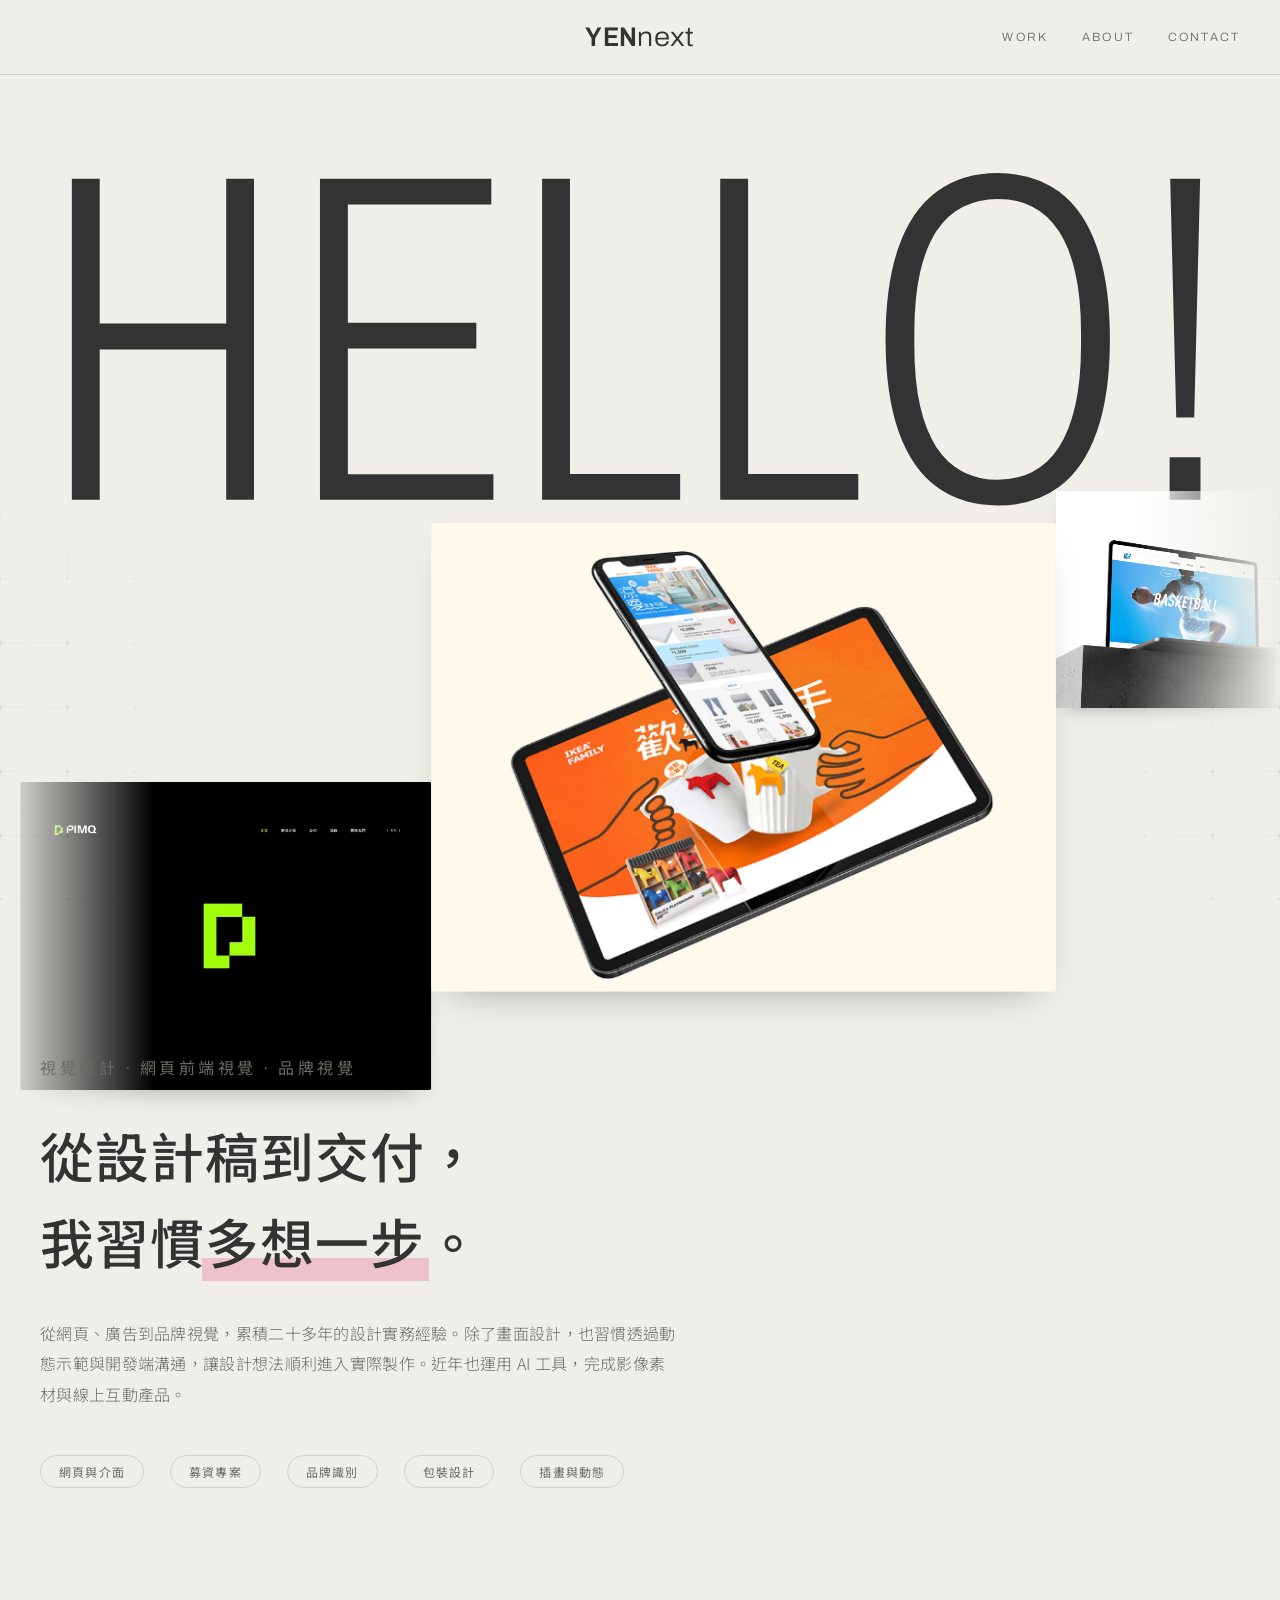
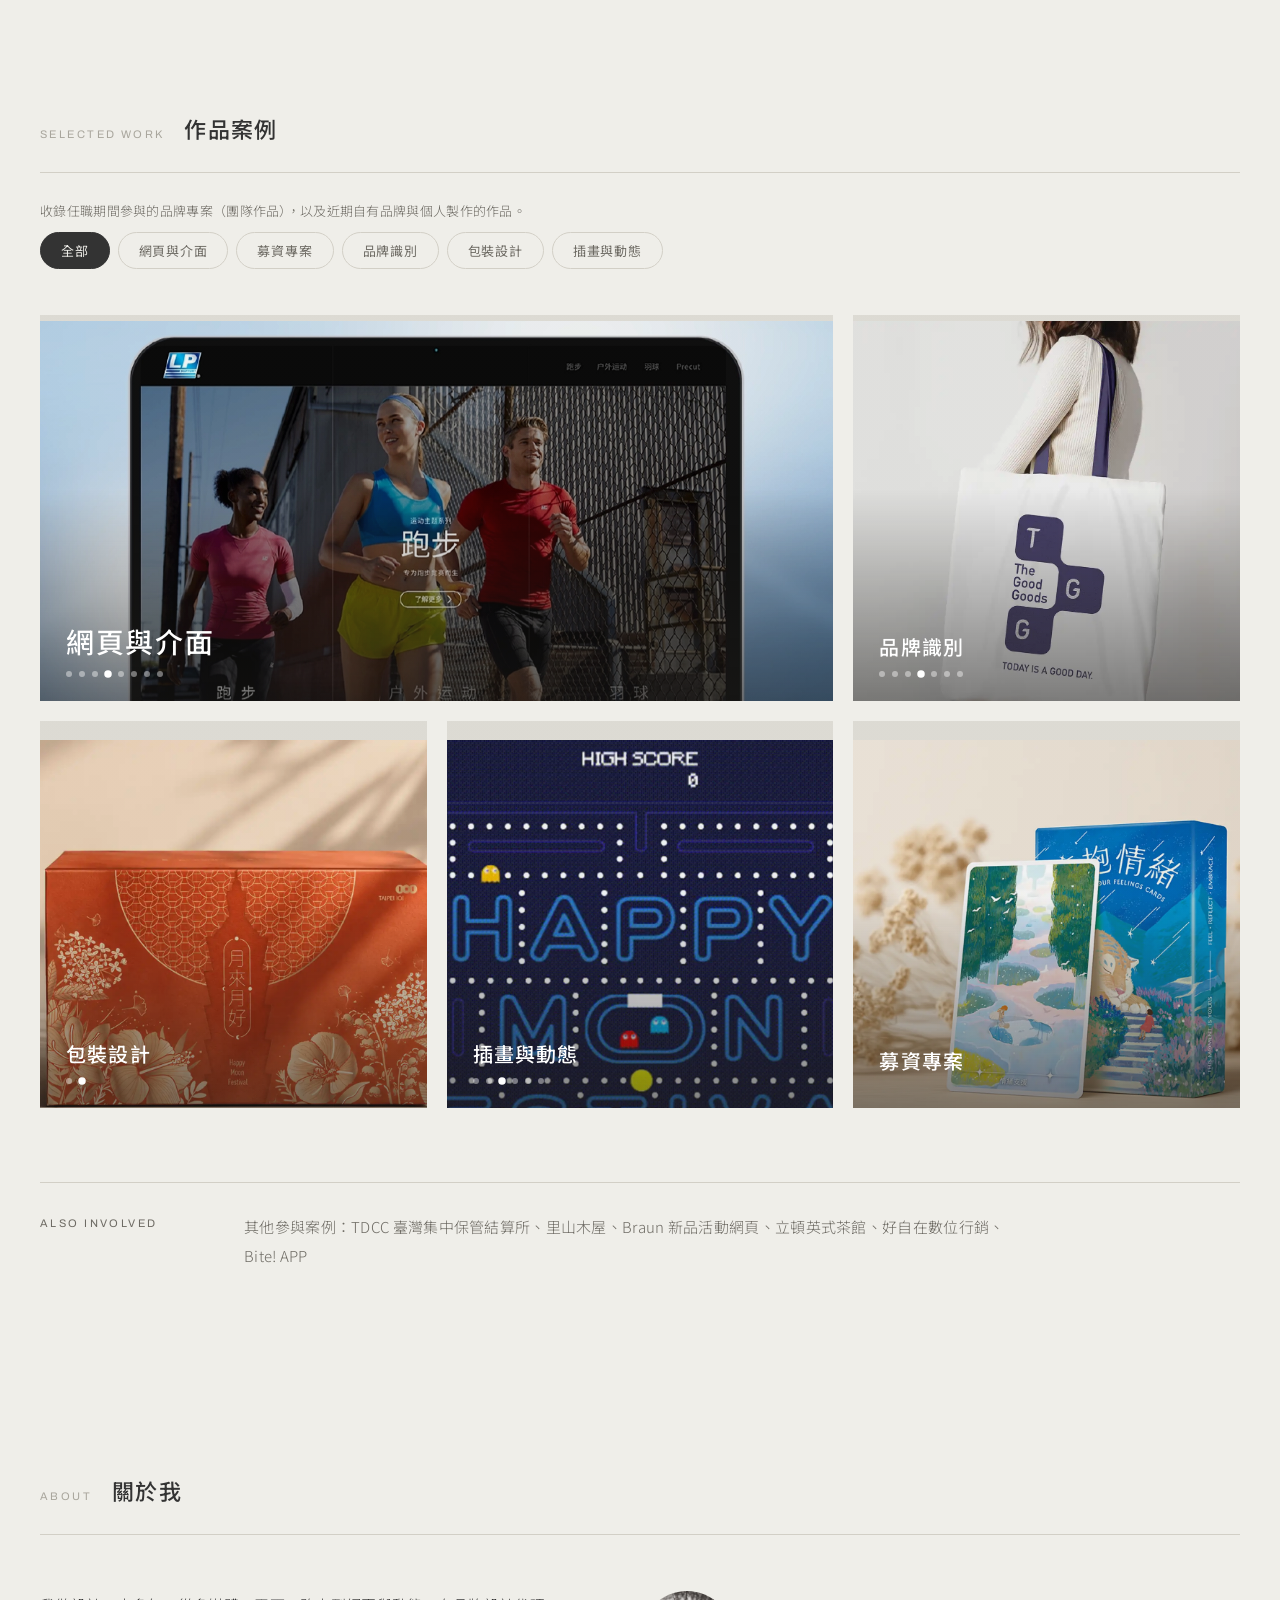
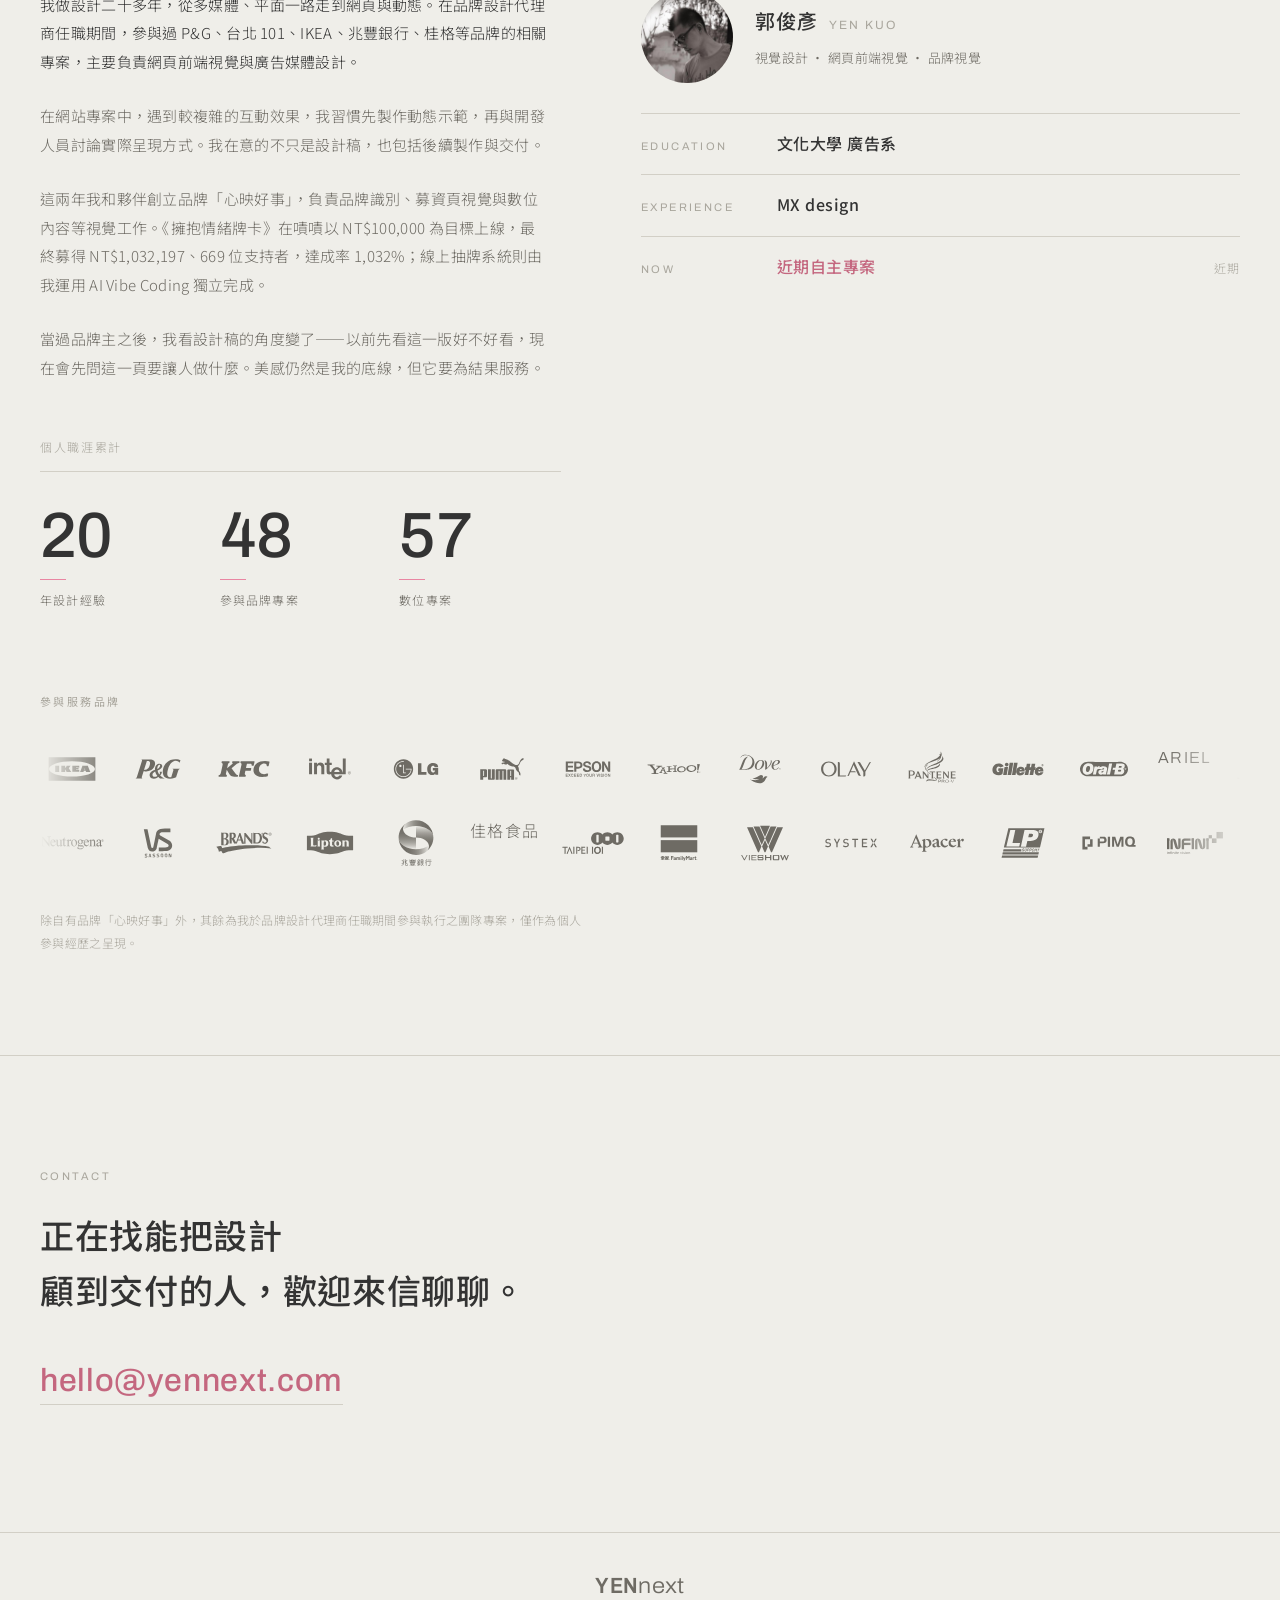
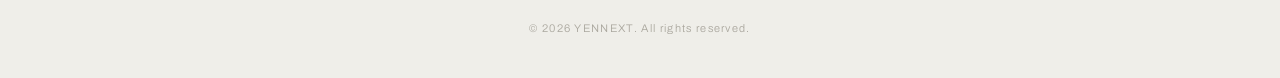
==== index.html @ 9df2a126 "品牌列：恢復原本清單的順序與名稱（有 logo 的顯示 logo） Co-Authored-By: Claude Sonnet 5.5 <noreply@anthropic.com> Claude-S" ====
<!DOCTYPE html>
<html lang="zh-Hant">
<head>
<meta charset="UTF-8">
<meta name="viewport" content="width=device-width, initial-scale=1">
<title>YEN作品集</title>
<meta name="description" content="郭俊彥 YEN KUO｜二十多年設計經驗，做網頁前端視覺、廣告媒體與品牌視覺。從設計稿到交付，習慣多想一步。">
<meta property="og:title" content="YEN作品集">
<meta property="og:description" content="二十多年設計經驗，網頁前端視覺、廣告媒體與品牌視覺。從設計稿到交付，習慣多想一步。">
<meta property="og:image" content="./images/og_image.jpg">
<link rel="icon" href="./images/yennext_mark.svg">
<link rel="preconnect" href="https://fonts.googleapis.com">
<link rel="preconnect" href="https://fonts.gstatic.com" crossorigin>
<link href="https://fonts.googleapis.com/css2?family=Archivo:wdth,wght@62..125,100..900&family=Noto+Sans+TC:wght@100..900&display=swap" rel="stylesheet">
<link rel="stylesheet" href="./css/style.css?v=20261021h">
</head>
<body>

<canvas id="kgrid" aria-hidden="true"></canvas>

<nav class="nav">
  <div class="nav-in">
    <a class="nav-logo is-text" href="./index.html" aria-label="YENnext 首頁">
      <span class="wm"><span class="wm-a">YEN</span><span class="wm-b">next</span></span>
    </a>
    <div class="nav-links">
      <a href="#work">Work</a>
      <a href="#about">About</a>
      <a href="#contact">Contact</a>
    </div>
  </div>
</nav>

<div class="intro" id="intro">
<div class="intro-stage">
<div class="pressure-band">
  <div class="wrap"><div id="pressure" aria-hidden="true"></div></div>
</div>

<div class="stream-band" id="streamBand">
  <div class="wrap"><div class="hero-collage" id="heroCollage"></div></div>
</div>
</div>
</div>

<header class="hero">
  <div class="wrap">
    <p class="label" id="tagline"></p>
    <h1 id="heroTitle"></h1>
    <p id="heroSub"></p>
    <div class="hero-meta" id="heroTags"></div>
  </div>
</header>

<section class="section" id="work">
  <div class="wrap">
    <div class="section-head rv">
      <p class="label">Selected Work</p>
      <h2>作品案例</h2>
    </div>
    <p class="work-note rv" id="workNote"></p>
    <div class="filter rv" id="workFilter"></div>
    <div id="workGrid"></div>
    <div class="otherworks rv">
      <p class="label">Also Involved</p>
      <p id="otherWorks"></p>
    </div>
  </div>
</section>

<section class="section" id="about">
  <div class="wrap">
    <div class="section-head rv">
      <p class="label">About</p>
      <h2 id="aboutTitle"></h2>
    </div>
    <div class="about-grid">
      <div class="rv">
        <div class="about-text" id="aboutText"></div>
        <div class="stats" id="stats"></div>
      </div>
      <div class="orbit rv">
        <div class="profile" id="profile"></div>
        <div class="orbit-list" id="timeline"></div>
      </div>
    </div>

    <div style="margin-top:74px">
      <p class="label" style="margin-bottom:24px">參與服務品牌</p>
      <div class="clients" id="clients"></div>
      <p class="attribution" id="attribution"></p>
    </div>
  </div>
</section>

<section class="contact" id="contact">
  <div class="wrap">
    <p class="label">Contact</p>
    <h2 id="contactTitle"></h2>
    <a class="mail" id="mail" href="#"></a>
  </div>
</section>

<footer class="footer">
  <div class="wrap footer-in">
    <p class="footer-name"><span class="wm"><span class="wm-a">YEN</span><span class="wm-b">next</span></span></p>
    <small>© <span id="yr"></span> YENNEXT. All rights reserved.</small>
  </div>
</footer>

<script src="./js/grid.js?v=20261021h"></script>
<script src="./js/data.js?v=20261021h"></script>
<script src="./js/main.js?v=20261021h"></script>
</body>
</html>
---- css/style.css ----
/* =========================================================
   心映好事 SINGINGS HOUSE — style.css
   ========================================================= */

:root {
  --paper: #EFEEE9;
  --paper-2: #E7E5DE;
  --ink: #333333;
  --ink-soft: #6E6B64;
  --ink-faint: #A9A69D;
  --line: #D2CFC6;
  --accent: #E986A2;        /* 裝飾用（網格、標籤） */
  --accent-ink: #C4677F;    /* 文字用（深一階，確保可讀性） */

  --max: 1320px;
  --gutter: 40px;

  /* 中文：Noto Sans TC ／ 英文：Archivo（中文字自動 fallback 回黑體） */
  --f-display: "Noto Sans TC", -apple-system, "Helvetica Neue", sans-serif;
  --f-latin: "Archivo", "Noto Sans TC", sans-serif;
  --f-body: "Noto Sans TC", -apple-system, "Helvetica Neue", sans-serif;
}

* { margin: 0; padding: 0; box-sizing: border-box; }

/* 背景互動網格：固定於視窗，位於內容之下 */
#kgrid {
  position: fixed;
  inset: 0;
  z-index: 0;
  pointer-events: none;
  -webkit-mask-image: linear-gradient(to bottom, transparent var(--kg-start, 0px), #000 var(--kg-end, 0px));
          mask-image: linear-gradient(to bottom, transparent var(--kg-start, 0px), #000 var(--kg-end, 0px));
}
body > *:not(#kgrid):not(.nav) { position: relative; z-index: 1; }

html { scroll-behavior: smooth; }

body {
  background: var(--paper);
  color: var(--ink);
  font-family: var(--f-body);
  font-weight: 300;
  font-size: 15px;
  line-height: 1.9;
  letter-spacing: 0.02em;
  -webkit-font-smoothing: antialiased;
}

img { display: block; width: 100%; height: auto; }
a { color: inherit; text-decoration: none; }

:focus-visible {
  outline: 2px solid var(--accent-ink);
  outline-offset: 4px;
}

.wrap {
  max-width: var(--max);
  margin: 0 auto;
  padding: 0 var(--gutter);
}

.label {
  font-family: var(--f-latin);
  font-size: 11px;
  letter-spacing: 0.22em;
  text-transform: uppercase;
  color: var(--ink-faint);
  font-weight: 400;
}

.rule {
  height: 1px;
  background: var(--line);
  border: 0;
}

/* ---------- nav ---------- */
.nav {
  position: fixed;
  top: 0; left: 0; right: 0;
  z-index: 50;
  background: rgba(239, 238, 233, 0.88);
  backdrop-filter: blur(10px);
  border-bottom: 1px solid var(--line);
}
.nav-in {
  max-width: var(--max);
  margin: 0 auto;
  padding: 0 var(--gutter);
  height: 74px;
  display: grid;
  grid-template-columns: 1fr auto 1fr;
  align-items: center;
}
.nav-logo { grid-column: 2; justify-self: center; display: flex; align-items: center; gap: 12px; }
.nav-logo img { width: auto; height: 30px; }

/* ---------- YENnext 字標 ----------
   不是圖檔，是鎖死字軸的活字：任何螢幕都銳利，而且跟內文
   共用同一支 Archivo，字標等於字級系統最上面那一階。
   要改比例改這兩組 font-variation-settings 就好。      */
.wm {
  display: inline-flex;
  align-items: baseline;
  font-family: var(--f-latin);
  font-size: 27px;
  line-height: 1;
  color: var(--ink);
  white-space: nowrap;
}
.wm > span { font-size: 1em; }
.wm-a { font-variation-settings: "wght" 620, "wdth" 88; }
.wm-b { font-variation-settings: "wght" 330, "wdth" 108; }

.nav-logo.is-text { gap: 0; }
.footer-name { margin: 0; }
.footer .wm { font-size: 22px; color: var(--ink-soft); }
.nav-links { grid-column: 3; justify-self: end; display: flex; gap: 34px; }
.nav-links a {
  font-family: var(--f-latin);
  font-size: 12px;
  letter-spacing: 0.18em;
  text-transform: uppercase;
  color: var(--ink-soft);
  transition: color .25s;
}
.nav-links a:hover { color: var(--ink); }

/* ---------- hero ---------- */
.hero {
  padding: 40px 0 120px;
  position: relative;
}
.hero h1 {
  font-family: var(--f-display);
  font-weight: 500;
  font-size: clamp(28px, 4.2vw, 54px);
  line-height: 1.6;
  letter-spacing: 0.02em;
  max-width: 19em;
  margin: 28px 0 34px;
}
.hero p {
  max-width: 40em;
  color: var(--ink-soft);
  font-size: 16px;
}
.hero-meta {
  display: flex;
  flex-wrap: wrap;
  gap: 10px 26px;
  margin-top: 46px;
}
.hero-meta span,
.hero-meta button {
  font-size: 12px;
  letter-spacing: 0.1em;
  color: var(--ink-soft);
  border: 1px solid var(--line);
  border-radius: 100px;
  padding: 7px 18px;
}
.hero-meta button {
  font-family: var(--f-body);
  background: transparent;
  cursor: pointer;
  transition: border-color .25s, color .25s, background .25s;
}
.hero-meta button:hover {
  border-color: var(--ink);
  color: var(--ink);
}

/* 主標重點標示：粉色螢光筆效果，載入時由左往右刷過 */
.hero h1 .hl {
  position: relative;
  font-style: normal;
  display: inline-block;
}
.hero h1 .hl i {
  position: relative;
  z-index: 1;
  font-style: normal;
}
.hero h1 .hl::before {
  content: "";
  position: absolute;
  left: -0.06em;
  right: -0.06em;
  bottom: 0.06em;
  height: 0.42em;
  background: var(--accent);
  opacity: 0.42;
  transform: scaleX(0);
  transform-origin: left center;
  animation: hl-sweep 1s cubic-bezier(.2,.7,.2,1) .55s forwards;
}
@keyframes hl-sweep { to { transform: scaleX(1); } }
@media (prefers-reduced-motion: reduce) {
  .hero h1 .hl::before { animation: none; transform: scaleX(1); }
}

/* ---------- section frame ---------- */
.section { padding: 100px 0; }
.section-head {
  display: flex;
  align-items: baseline;
  gap: 20px;
  padding-bottom: 22px;
  border-bottom: 1px solid var(--line);
  margin-bottom: 56px;
}
.section-head h2 {
  font-family: var(--f-display);
  font-weight: 500;
  font-size: 22px;
  letter-spacing: 0.06em;
}

/* 案例說明中的網址連結 */
.proj-head p a { color: inherit; border-bottom: 1px solid currentColor; }

/* ---------- work：標題下方說明 ---------- */
.work-note {
  margin: -30px 0 34px;
  font-size: 13px;
  line-height: 1.9;
  color: var(--ink-soft);
  max-width: 46em;
}

/* ---------- work：篩選列與分組 ---------- */
.filter {
  display: flex;
  flex-wrap: wrap;
  gap: 8px;
  margin: -26px 0 46px;
}
.f-btn {
  font-family: var(--f-body);
  font-size: 13px;
  letter-spacing: 0.06em;
  color: var(--ink-soft);
  background: transparent;
  border: 1px solid var(--line);
  border-radius: 100px;
  padding: 8px 20px;
  cursor: pointer;
  transition: all .25s;
}
.f-btn:hover { border-color: var(--ink-faint); color: var(--ink); }
.f-btn.is-on { background: var(--ink); border-color: var(--ink); color: var(--paper); }

.cat-group + .cat-group { margin-top: 72px; }
.cat-title {
  font-size: 13px;
  letter-spacing: 0.18em;
  color: var(--ink-faint);
  padding-bottom: 14px;
  margin-bottom: 34px;
  border-bottom: 1px solid var(--line);
}

/* ---------- 便當式類別入口 ---------- */
.bento {
  display: grid;
  grid-template-columns: repeat(3, 1fr);
  gap: 20px;
}
a.bento-tile { text-decoration: none; color: inherit; }
.bento-tile {
  position: relative;
  display: block;
  width: 100%;
  height: 100%;
  aspect-ratio: 1 / 1;
  border: 0;
  padding: 0;
  overflow: hidden;
  background: var(--paper-2);
  cursor: pointer;
  font-family: inherit;
  text-align: left;
}
/* hero 不設比例，改由同列的方格決定高度，才能精準對齊 */
.bento-tile.is-hero {
  grid-column: span 2;
  aspect-ratio: auto;
}
.bento-img {
  position: absolute;
  inset: 0;
  transition: opacity 1.1s ease;
}
.bento-img img {
  width: 100%;
  height: 100%;
  object-fit: cover;
  transition: transform 1.2s ease;
}
.bento-img2 { opacity: 0; }
.bento-tile.swap .bento-img { opacity: 0; }
.bento-tile.swap .bento-img2 { opacity: 1; }
.bento-tile:hover .bento-img img { transform: scale(1.04); }

.bento-tile::after {
  content: "";
  position: absolute;
  inset: 0;
  background: linear-gradient(to top, rgba(28,27,25,.55), rgba(28,27,25,.05) 55%);
  transition: background .4s;
}
.bento-tile:hover::after { background: linear-gradient(to top, rgba(28,27,25,.62), rgba(28,27,25,.12) 60%); }

.bento-meta {
  position: absolute;
  left: 26px;
  bottom: 24px;
  z-index: 2;
  color: #fff;
}
.bento-name {
  display: block;
  font-size: 20px;
  font-weight: 500;
  letter-spacing: 0.06em;
  margin-bottom: 4px;
}
.bento-tile.is-hero .bento-name { font-size: 28px; }
.bento-dots {
  display: flex;
  gap: 7px;
  margin-top: 10px;
}
.bento-dots i {
  width: 6px;
  height: 6px;
  border-radius: 50%;
  background: rgba(255,255,255,.42);
  transition: background .4s, transform .4s;
}
.bento-dots i.is-on {
  background: #fff;
  transform: scale(1.25);
}

.card-img video {
  width: 100%;
  height: 100%;
  object-fit: cover;
  display: block;
}
.proj-flow video { width: 100%; height: 100%; object-fit: cover; display: block; }
/* 有聲影片：完整顯示、不裁切，留深色底避免邊緣露白 */
.proj-flow video[controls] { object-fit: contain; background: #16150F; }
.b-hero video { width: 100%; height: 100%; object-fit: cover; display: block; }

/* ---------- work grid ---------- */
.grid {
  display: grid;
  grid-template-columns: repeat(3, 1fr);
  gap: 54px 34px;
}
.card { display: block; }
.card-img {
  position: relative;
  overflow: hidden;
  background: var(--paper-2);
  aspect-ratio: 4 / 3;
}
.card-img img {
  height: 100%;
  object-fit: cover;
  transition: transform .8s ease;
}
.card:hover .card-img img { transform: scale(1.035); }
.card-body { padding-top: 18px; }
.card-body h3 {
  font-family: var(--f-display);
  font-weight: 500;
  font-size: 19px;
  letter-spacing: 0.04em;
  margin-bottom: 6px;
  transition: color .25s;
}
.card:hover .card-body h3 { color: var(--accent-ink); }
.card-tags {
  font-size: 12px;
  color: var(--ink-soft);
  letter-spacing: 0.05em;
}
.card.is-own .card-img::after {
  content: "自有品牌";
  position: absolute;
  top: 14px; left: 14px;
  background: var(--accent-ink);
  color: #fff;
  font-size: 11px;
  letter-spacing: 0.14em;
  padding: 5px 12px;
}

/* ---------- other works ---------- */
.otherworks {
  margin-top: 74px;
  padding-top: 30px;
  border-top: 1px solid var(--line);
  display: grid;
  grid-template-columns: 180px 1fr;
  gap: 24px;
}
.otherworks p { color: var(--ink-soft); max-width: 52em; }

/* ---------- about ---------- */
.about-grid {
  display: grid;
  grid-template-columns: 1fr 1.15fr;
  gap: 80px;
}
/* 主理人 */
.profile {
  display: flex;
  align-items: center;
  gap: 22px;
  padding-bottom: 26px;
  margin-bottom: 4px;
}
.profile img {
  width: 92px;
  height: 92px;
  border-radius: 50%;
  object-fit: cover;
  flex: 0 0 auto;
  background: var(--paper-2);
}
.profile-meta strong {
  display: flex;
  align-items: baseline;
  gap: 12px;
  font-size: 20px;
  font-weight: 500;
  letter-spacing: 0.04em;
}
.profile-meta strong span {
  font-family: var(--f-latin);
  font-size: 12px;
  font-weight: 400;
  letter-spacing: 0.16em;
  color: var(--ink-faint);
}
.profile-meta p { margin-top: 6px; font-size: 13px; color: var(--ink-soft); }
.cv-link {
  display: inline-block;
  margin-top: 12px;
  font-size: 12px;
  letter-spacing: 0.06em;
  color: var(--accent-ink);
  border-bottom: 1px solid var(--line);
  padding-bottom: 3px;
  transition: border-color .3s;
}
.cv-link:hover { border-color: var(--accent-ink); }

.about-text p { margin-bottom: 26px; max-width: 34em; }
.about-text p:first-child { color: var(--ink); }
.about-text p:not(:last-child) { margin-bottom: 26px; }
.about-text p:not(:first-child) { color: var(--ink-soft); }

.orbit { position: relative; }
/* 數據列 */
.stats { margin-top: 54px; }
/* 數據列上方的歸屬說明：講清楚這些數字算的是誰 */
.stats-note {
  margin: 0 0 12px;
  font-family: var(--f-body);
  font-size: 12px;
  letter-spacing: 0.14em;
  color: var(--ink-faint);
}
.stats-row {
  display: grid;
  grid-template-columns: repeat(3, 1fr);
  gap: 0 18px;
  border-top: 1px solid var(--line);
}
.stat {
  padding: 30px 0 6px;
  opacity: 0;
  transform: translateY(14px);
  transition: opacity .7s ease, transform .7s cubic-bezier(.2,.7,.2,1);
}
.stat.in { opacity: 1; transform: none; }
.stat strong {
  display: block;
  font-family: var(--f-latin);
  font-weight: 500;
  font-size: clamp(40px, 5.2vw, 64px);
  font-variant-numeric: tabular-nums;
  letter-spacing: -0.01em;
  line-height: 1.05;
  margin-bottom: 10px;
}
.stat span {
  display: block;
  position: relative;
  padding-top: 10px;
  font-size: 12px;
  color: var(--ink-soft);
  letter-spacing: 0.1em;
}
.stat span::before {
  content: "";
  position: absolute;
  top: 0; left: 0;
  width: 26px;
  height: 1px;
  background: var(--accent);
  transform: scaleX(0);
  transform-origin: left;
  transition: transform .8s cubic-bezier(.2,.7,.2,1) .35s;
}
.stat.in span::before { transform: scaleX(1); }

/* 時間軸 */
.orbit-list { display: grid; gap: 2px; }
.orbit-item {
  padding: 14px 0;
  border-top: 1px solid var(--line);
  cursor: default;
  transition: border-color .3s;
}
.orbit-item:hover, .orbit-item:focus-visible { border-color: var(--accent); outline: none; }
.orbit-row {
  display: grid;
  grid-template-columns: 118px 1fr auto;
  gap: 18px;
  align-items: baseline;
}
.orbit-note {
  max-height: 0;
  opacity: 0;
  overflow: hidden;
  font-size: 13px;
  color: var(--ink-soft);
  padding-left: 136px;
  transition: max-height .45s ease, opacity .35s ease, margin .45s ease;
}
.orbit-item:hover .orbit-note,
.orbit-item:focus-visible .orbit-note { max-height: 90px; opacity: 1; margin-top: 8px; }
.orbit-item strong {
  font-family: var(--f-display);
  font-weight: 500;
  font-size: 16px;
  letter-spacing: 0.03em;
}
.orbit-item em {
  font-style: normal;
  font-size: 12px;
  color: var(--ink-faint);
  letter-spacing: 0.08em;
}
.orbit-item.is-now strong { color: var(--accent-ink); }

/* ---------- clients ---------- */
.clients {
  display: flex;
  flex-wrap: wrap;
  gap: 14px 40px;
  align-items: center;
}
.clients span {
  font-family: var(--f-latin);
  font-size: 16px;
  font-weight: 400;
  letter-spacing: 0.08em;
  color: var(--ink-soft);
}
/* 品牌跑馬燈 */
.clients-marquee { display: grid; gap: 10px; }
.mq-row {
  overflow: hidden;
  -webkit-mask-image: linear-gradient(to right, transparent, #000 6%, #000 94%, transparent);
          mask-image: linear-gradient(to right, transparent, #000 6%, #000 94%, transparent);
}
.mq-track {
  display: flex;
  width: max-content;
  gap: 46px;
  animation: mq 64s linear infinite;
}
.mq-track.rev { animation-duration: 78s; animation-direction: reverse; }
.mq-track span {
  font-family: var(--f-latin);
  font-size: 16px;
  letter-spacing: 0.08em;
  color: var(--ink-soft);
  white-space: nowrap;
  padding: 6px 0;
}
.clients-marquee:hover .mq-track { animation-play-state: paused; }
@keyframes mq { to { transform: translateX(-50%); } }
@media (prefers-reduced-motion: reduce) {
  .mq-track { animation-duration: 140s; }
}

.attribution {
  margin-top: 34px;
  font-size: 12px;
  line-height: 1.9;
  color: var(--ink-faint);
  max-width: 46em;
}

/* ---------- contact ---------- */
.contact { padding: 110px 0 120px; border-top: 1px solid var(--line); }
.contact h2 {
  font-family: var(--f-display);
  font-weight: 500;
  font-size: clamp(22px, 2.7vw, 34px);
  line-height: 1.6;
  letter-spacing: 0.02em;
  margin: 22px 0 34px;
}
.mail {
  font-family: var(--f-latin);
  font-weight: 500;
  font-size: clamp(19px, 2.6vw, 32px);
  letter-spacing: 0.02em;
  color: var(--accent-ink);
  border-bottom: 1px solid var(--line);
  padding-bottom: 6px;
  transition: border-color .3s;
}
.mail:hover { border-color: var(--accent-ink); }

/* ---------- footer ---------- */
.footer {
  border-top: 1px solid var(--line);
  padding: 40px 0;
}
.footer-in {
  display: flex;
  flex-direction: column;
  align-items: center;
  gap: 16px;
  text-align: center;
}
.footer img { width: 150px; opacity: .75; }
.footer small { font-family: var(--f-latin); font-size: 11px; letter-spacing: .12em; color: var(--ink-faint); }

/* =========================================================
   brand detail page
   ========================================================= */
.b-hero {
  margin-top: 74px;
  aspect-ratio: 21 / 9;
  background: var(--paper-2);
  overflow: hidden;
}
.b-hero img { height: 100%; object-fit: cover; }

/* 非橫式的主視覺（方形 GIF 等）：完整顯示、置中，不硬裁成 21:9 */
.b-hero.is-contain {
  aspect-ratio: auto;
  background: transparent;
  display: flex;
  justify-content: center;
  padding: 40px var(--gutter) 0;
}
.b-hero.is-contain img,
.b-hero.is-contain video {
  width: auto;
  height: auto;
  max-width: min(680px, 100%);
  max-height: 62vh;
  object-fit: contain;
}

.b-head { padding: 66px 0 76px; text-align: center; }
.b-head h1 {
  font-family: var(--f-display);
  font-weight: 500;
  font-size: clamp(26px, 3.6vw, 44px);
  letter-spacing: 0.05em;
  margin: 16px 0 10px;
}
.b-head .en {
  font-family: var(--f-latin);
  font-size: 13px;
  letter-spacing: .18em;
  color: var(--ink-faint);
}
.b-intro {
  max-width: 58em;
  margin: 34px auto 0;
  color: var(--ink-soft);
}
.b-role {
  max-width: 58em;
  margin: 18px auto 0;
  font-size: 13px;
  line-height: 1.9;
  letter-spacing: .06em;
  color: var(--ink-soft);
  text-align: center;
}
.b-tags {
  display: flex;
  justify-content: center;
  flex-wrap: wrap;
  gap: 8px 10px;
  margin-top: 32px;
}
.b-tags span {
  font-size: 12px;
  letter-spacing: .08em;
  color: var(--ink-soft);
  border: 1px solid var(--line);
  padding: 6px 15px;
  border-radius: 100px;
}

.proj { padding-bottom: 96px; }
.proj-head {
  max-width: 58em;
  margin: 0 auto 44px;
  text-align: center;
}
.proj-head h2 {
  font-family: var(--f-display);
  font-weight: 500;
  font-size: 21px;
  letter-spacing: .05em;
  margin: 14px 0 12px;
}
/* note 裡的換行（\n）會保留，方便在 data.js 分段 */
.proj-head p { color: var(--ink-soft); white-space: pre-line; }
.proj-flow {
  display: flex;
  flex-wrap: wrap;
  align-items: flex-start;
  gap: 26px;
}
.proj-flow figure {
  flex: 1 1 100%;              /* 預設整列 */
  background: var(--paper-2);
  overflow: hidden;
  /* 預設以 4:3 呈現；載入後由 JS 依實際比例調整 */
  aspect-ratio: 4 / 3;
}
.proj-flow img { width: 100%; height: 100%; object-fit: cover; display: block; }
/* 沒有 controls 的影片與圖片同規格，否則高度會塌成瀏覽器預設的 150px */
.proj-flow figure > video { width: 100%; height: 100%; object-fit: cover; display: block; }

/* 方形或直式：置中、不放大超過原始尺寸，避免糊掉 */
.proj-flow figure.is-tall {
  aspect-ratio: auto;
  background: transparent;
  max-width: var(--nat-w, 760px);
  margin: 0 auto;
}
.proj-flow figure.is-tall img { height: auto; object-fit: contain; }

/* 指定欄數：在 data.js 的子案加上 cols: 3 即可。
   欄數越多、顯示越小，在 Retina 螢幕上越銳利。 */
.proj-flow[style*="--cols"] figure {
  flex: 0 0 auto !important;
  width: calc((100% - (var(--cols) - 1) * 26px) / var(--cols)) !important;
  max-width: none !important;
  aspect-ratio: auto !important;
  background: transparent;
  margin: 0;
}
/* 關鍵：顯示寬度不超過原圖的一半（= Retina 上 1:1），
   所以圖片永遠不會被放大，也就不會糊。圖比欄窄時置中。 */
.proj-flow[style*="--cols"] figure img,
.proj-flow[style*="--cols"] figure video {
  width: 100%;
  max-width: calc(var(--nat-w, 4000px) / 2);
  height: auto;
  object-fit: contain;
  display: block;
  margin: 0 auto;
}

/* 指定欄數的子案裡，圖片物件加 full:true → 該張獨占整列（例如 mockup 在上、小動圖在下） */
.proj-flow[style*="--cols"] figure.is-full { width: 100% !important; }
/* half:true → 在多欄子案裡固定占半列（兩張並排） */
.proj-flow[style*="--cols"] figure.is-half { width: calc((100% - 26px) / 2) !important; }

/* YouTube 影片：16:9，點擊前為封面＋播放鍵；單支影片不撐滿整列，避免過大 */
.proj-flow figure.is-yt {
  flex: 0 1 880px;
  max-width: 100%;
  margin: 0 auto;
  aspect-ratio: 16 / 9 !important;
  background: #16150F;
}
.proj-flow figure.is-yt .yt,
.proj-flow figure.is-yt iframe { position: absolute; inset: 0; width: 100%; height: 100%; border: 0; }
.proj-flow figure.is-yt { position: relative; }
/* 指定欄數時（兩欄並排）：維持 16:9、封面鋪滿，不套用一般圖片的欄內縮放規則 */
.proj-flow[style*="--cols"] figure.is-yt {
  aspect-ratio: 16 / 9 !important;
  background: #16150F;
  position: relative;
  margin: 0;
}
.proj-flow[style*="--cols"] figure.is-yt .yt img {
  width: 100%; height: 100%; max-width: none; margin: 0; object-fit: cover;
}
.yt { padding: 0; background: #16150F; cursor: pointer; display: block; }
.yt img { width: 100%; height: 100%; object-fit: cover; display: block; }
.yt-play {
  position: absolute; left: 50%; top: 50%;
  width: 72px; height: 72px; margin: -36px 0 0 -36px;
  border-radius: 50%; background: rgba(255,255,255,.92);
  box-shadow: 0 6px 24px rgba(0,0,0,.28);
  transition: transform .2s ease;
}
.yt-play::after {
  content: ""; position: absolute; left: 29px; top: 22px;
  border-style: solid; border-width: 14px 0 14px 22px;
  border-color: transparent transparent transparent #333;
}
.yt:hover .yt-play { transform: scale(1.08); }

/* 小尺寸素材：順著版面排下去、自然折行，不鎖死欄數。
   每張依原始寬度取得起始寬度，再撐滿剩餘空間，
   但放大不超過原尺寸兩倍，避免 GIF 或小圖糊掉。
     300px 以下 → 起始寬 300（一列約三張）
     300–600px  → 起始寬 420（一列約兩張）               */
.proj-flow figure.is-small,
.proj-flow figure.is-mini {
  flex: 0 0 auto;
  aspect-ratio: auto;
  background: transparent;
  margin: 0;
}
/* 寬度取「原尺寸兩倍」與「欄寬」的較小值：
   不會糊、不會超出欄位，落單那張也維持同樣大小 */
.proj-flow figure.is-mini {
  width: min(calc(var(--nat-w, 300px) * 2), calc(33.333% - 17.34px));
}
/* 方形／直式：兩欄。圖片本身大於欄寬時直接縮小，不會有上限問題 */
.proj-flow figure.is-small {
  width: calc(50% - 13px);
  max-width: calc(var(--nat-w, 600px) * 2);
}

.proj-flow figure.is-small img,
.proj-flow figure.is-mini img {
  width: 100%;
  height: auto;
  object-fit: contain;
  display: block;
}

.b-also {
  padding: 30px 0 0;
  border-top: 1px solid var(--line);
  color: var(--ink-soft);
  font-size: 14px;
}

.b-nav {
  display: grid;
  grid-template-columns: 1fr auto 1fr;
  align-items: center;
  gap: 20px;
  padding: 40px 0 96px;
  border-top: 1px solid var(--line);
  margin-top: 40px;
}
.b-nav-item {
  display: flex;
  align-items: center;
  gap: 16px;
  min-width: 0;
  padding: 14px 0;
  color: var(--ink-soft);
  transition: color .25s;
}
.b-nav-item.is-next { justify-content: flex-end; text-align: right; }
.b-nav-item.is-prev .b-nav-arrow { order: -1; }

/* 桌機排序：上一個（左）｜回到列表（中）｜下一個（右）
   HTML 為了手機堆疊採 prev→next→back，這裡用 order 調回來 */
.b-nav-item.is-prev { order: 1; justify-self: start; }
.b-nav-back         { order: 2; justify-self: center; text-align: center; }
.b-nav-item.is-next { order: 3; justify-self: end; }

/* 縮圖：讓讀者先看到下一件長什麼樣 */
.b-nav-thumb {
  flex: 0 0 auto;
  width: 64px;
  height: 64px;
  overflow: hidden;
  background: var(--paper-2);
  border-radius: 2px;
}
.b-nav-thumb img {
  width: 100%;
  height: 100%;
  object-fit: cover;
  transition: transform .6s cubic-bezier(.2,.7,.2,1);
}
.b-nav-item:hover .b-nav-thumb img { transform: scale(1.08); }
.b-nav-item:hover { color: var(--accent-ink); }
.b-nav-arrow {
  flex: 0 0 auto;
  font-family: var(--f-latin);
  font-size: 15px;
  transition: transform .3s cubic-bezier(.2,.7,.2,1);
}
.b-nav-item.is-prev:hover .b-nav-arrow { transform: translateX(-4px); }
.b-nav-item.is-next:hover .b-nav-arrow { transform: translateX(4px); }
.b-nav-arrow { color: var(--ink-faint); }
.b-nav-item:hover .b-nav-arrow { color: var(--accent-ink); }
.b-nav-text { min-width: 0; }
.b-nav-label {
  display: block;
  font-family: var(--f-latin);
  font-size: 10px;
  letter-spacing: .2em;
  text-transform: uppercase;
  color: var(--ink-faint);
  margin-bottom: 3px;
}
.b-nav-name {
  display: block;
  font-size: 14px;
  letter-spacing: .04em;
  color: var(--ink);
  /* 依可用寬度自動截斷，不必設固定字數 */
  white-space: nowrap;
  overflow: hidden;
  text-overflow: ellipsis;
}
.b-nav-back {
  font-size: 13px;
  letter-spacing: .08em;
  color: var(--ink-soft);
  white-space: nowrap;
  padding: 14px 0;
  transition: color .25s;
}
.b-nav-back:hover { color: var(--accent-ink); }

/* ---------- pressure headline ---------- */
.pressure-band {
  padding: 110px 0 0;
}
#pressure {
  position: relative;
  width: 100%;
  overflow: visible;
  user-select: none;
}
.pressure-title {
  display: flex;
  justify-content: space-between;
  align-items: baseline;
  width: 100%;
  margin: 0;
  line-height: 1;
  white-space: nowrap;
  transform-origin: center top;
  font-family: var(--f-body);
  font-weight: 100;
  color: var(--ink);
  text-transform: uppercase;
  font-variation-settings: "wght" 300, "wdth" 100, "slnt" 0;
}
.pressure-title span {
  display: inline-block;
  font-variation-settings: "wght" 200, "wdth" 70;
  will-change: font-variation-settings;
}

/* ---------- HELLO 與主標之間的作品串 ---------- */
/* 橫跨頁面寬度的一條斜線，正常排在 HELLO 與主標之間 */
.stream-band { position: relative; padding: 12px 0 0; overflow-x: clip; }
.hero-collage { position: relative; width: 100%; }
.hc-item {
  position: absolute;
  display: block;
  border-radius: 3px;
  box-shadow: 0 18px 40px -22px rgba(0,0,0,.35);
  will-change: transform;
  animation: hc-in .9s ease var(--d, 0ms) both;
}
.hc-item img { display: block; width: 100%; aspect-ratio: 4 / 3; object-fit: cover; border-radius: 3px; }
@keyframes hc-in { from { opacity: 0; } to { opacity: 1; } }
html { overflow-anchor: none; }
/* HELLO 下方就是排好的作品串，文字在它下面 */
.stream-band { -webkit-mask-image: linear-gradient(to right, transparent 0, #000 12%, #000 88%, transparent 100%);
                       mask-image: linear-gradient(to right, transparent 0, #000 12%, #000 88%, transparent 100%); padding: 0; position: relative; z-index: 2; }
@media (prefers-reduced-motion: reduce) {
  .hc-item { animation: none; }
}

/* ---------- 視差：圖片比容器慢一點，產生深度 ---------- */
.card-img img,
.bento-img img,
.b-hero img,
.proj-flow img {
  will-change: transform;
}
.px-wrap { overflow: hidden; }

/* ---------- reveal ---------- */
.rv { opacity: 0; transform: translateY(18px); transition: opacity .9s ease, transform .9s ease; }
.rv.in { opacity: 1; transform: none; }

@media (prefers-reduced-motion: reduce) {
  html { scroll-behavior: auto; }
  .rv { opacity: 1; transform: none; transition: none; }
  .stat { opacity: 1; transform: none; transition: none; }
  .stat span::before { transform: scaleX(1); transition: none; }
  .card-img img { transition: none; }
}

/* ---------- responsive ---------- */
@media (max-width: 1000px) {
  .grid { grid-template-columns: repeat(2, 1fr); }
  .bento { grid-template-columns: repeat(2, 1fr); }
  .bento-tile.is-hero { grid-column: span 2; aspect-ratio: 2 / 1; }
  .about-grid { grid-template-columns: 1fr; gap: 54px; }
}
@media (max-width: 680px) {
  :root { --gutter: 22px; }
  .nav-in { grid-template-columns: 1fr; justify-items: center; height: auto; padding: 16px var(--gutter); gap: 10px; }
  .nav-logo { grid-column: 1; }
  .nav-links { grid-column: 1; justify-self: center; gap: 20px; }
  .pressure-band { padding-top: 108px; }
  .nav-links a { font-size: 11px; letter-spacing: .12em; }
  .hero { padding: 0 0 8px; }
  #work.section { padding-top: 36px; }
  .hero-tags, #heroTags { display: none; }
  .section { padding: 70px 0; }
  .grid { grid-template-columns: 1fr; gap: 42px; }
  .bento { grid-template-columns: 1fr; gap: 14px; }
  .bento-tile, .bento-tile.is-hero { grid-column: span 1; aspect-ratio: 16 / 9; }
  .bento-meta { left: 20px; bottom: 18px; }
  .bento-name, .bento-tile.is-hero .bento-name { font-size: 19px; }
  .otherworks { grid-template-columns: 1fr; gap: 12px; }
  .orbit-row { grid-template-columns: 1fr auto; }
  .orbit-note { padding-left: 0; max-height: 90px; opacity: 1; margin-top: 8px; }
  .stats-row { grid-template-columns: repeat(3, 1fr); gap: 0 10px; }
  .stats-note { font-size: 11px; letter-spacing: 0.1em; }
  .profile { gap: 16px; }
  .profile img { width: 72px; height: 72px; }
  .stat strong { font-size: 22px; }
  .orbit-row .label { grid-column: 1 / -1; }
  .b-hero { aspect-ratio: 3 / 2; }
  .b-hero.is-contain { padding: 24px var(--gutter) 0; }
  .b-hero.is-contain img { max-height: 48vh; }
  .proj-flow { gap: 18px; }
  .proj-flow figure.is-small,
  .proj-flow figure.is-mini { width: 100%; }
  /* 手機：指定欄數最多兩欄 */
  .proj-flow[style*="--cols"] figure {
    width: calc((100% - 18px) / 2) !important;
  }
  .proj-flow[style*="--cols"] figure.is-full { width: 100% !important; }

  /* 上下篇導覽：手機改為堆疊的整列連結 */
  .b-nav {
    grid-template-columns: 1fr;
    gap: 0;
    padding: 0 0 72px;
    margin-top: 32px;
  }
  /* 手機排序：上一個 → 下一個 → 回到列表 */
  .b-nav-item.is-prev { order: 1; justify-self: stretch; }
  .b-nav-item.is-next { order: 2; justify-self: stretch; }
  .b-nav-back         { order: 3; justify-self: stretch; }
  .b-nav-item {
    padding: 14px 2px;
    border-bottom: 1px solid var(--line);
    min-height: 72px;
    gap: 14px;
  }
  .b-nav-item.is-next { justify-content: flex-start; text-align: left; }
  .b-nav-item.is-next .b-nav-arrow { order: 3; margin-left: auto; }
  .b-nav-item.is-next .b-nav-thumb { order: -1; }
  .b-nav-item.is-prev .b-nav-arrow { order: 3; margin-left: auto; }
  .b-nav-thumb { width: 52px; height: 52px; }
  .b-nav-back {
    padding: 22px 0 0;
    text-align: center;
  }
}

/* =========================================================
   主視覺版位三種版型（預覽用：brand.html?id=…&hero=a|b|c）
   a：滿版但縮短      b：內縮成內容寬度的圓角卡片      c：細長橫條
   ========================================================= */
body.hero-a .b-hero:not(.is-contain) { aspect-ratio: auto; height: clamp(220px, 36vh, 400px); }
body.hero-b .b-hero:not(.is-contain) {
  aspect-ratio: 3 / 1;
  max-width: calc(var(--max) - var(--gutter) * 2);
  width: calc(100% - var(--gutter) * 2);
  margin-left: auto; margin-right: auto;
  border-radius: 6px;
}
body.hero-c .b-hero:not(.is-contain) { aspect-ratio: auto; height: clamp(110px, 17vh, 190px); }
@media (max-width: 760px) {
  body.hero-a .b-hero:not(.is-contain) { height: 190px; aspect-ratio: auto; }
  body.hero-b .b-hero:not(.is-contain) { aspect-ratio: 2 / 1; }
  body.hero-c .b-hero:not(.is-contain) { height: 110px; }
}

.hero-switch { position: fixed; left: 16px; bottom: 16px; z-index: 99; display: flex; gap: 6px;
  background: rgba(30,28,24,.88); padding: 6px; border-radius: 100px; }
.hero-switch button { font: 13px/1 var(--f-latin); letter-spacing: .08em; color: #fff; background: transparent;
  border: 0; border-radius: 100px; padding: 9px 14px; cursor: pointer; }
.hero-switch button.is-on { background: #fff; color: #222; }

/* 專案頁文字：桌機放寬到約 870px，並讓斷行平均，避免孤字（例如單獨一行「互動。」） */
.b-intro, .b-role, .proj-head p { text-wrap: balance; }

/* 品牌 logo（灰色 SVG，顏色已與文字 --ink-soft 一致）：每個放在 64px 方格內，視覺重量由設計時的 70×70 畫板控制 */
.mq-track span.lg, .clients span.lg { padding: 0; line-height: 0; }
.mq-track { gap: 22px; }
.mq-track span.lg img, .clients span.lg img { width: 64px; height: 64px; display: block; }
@media (max-width: 760px) { .mq-track span.lg img, .clients span.lg img { width: 52px; height: 52px; } }
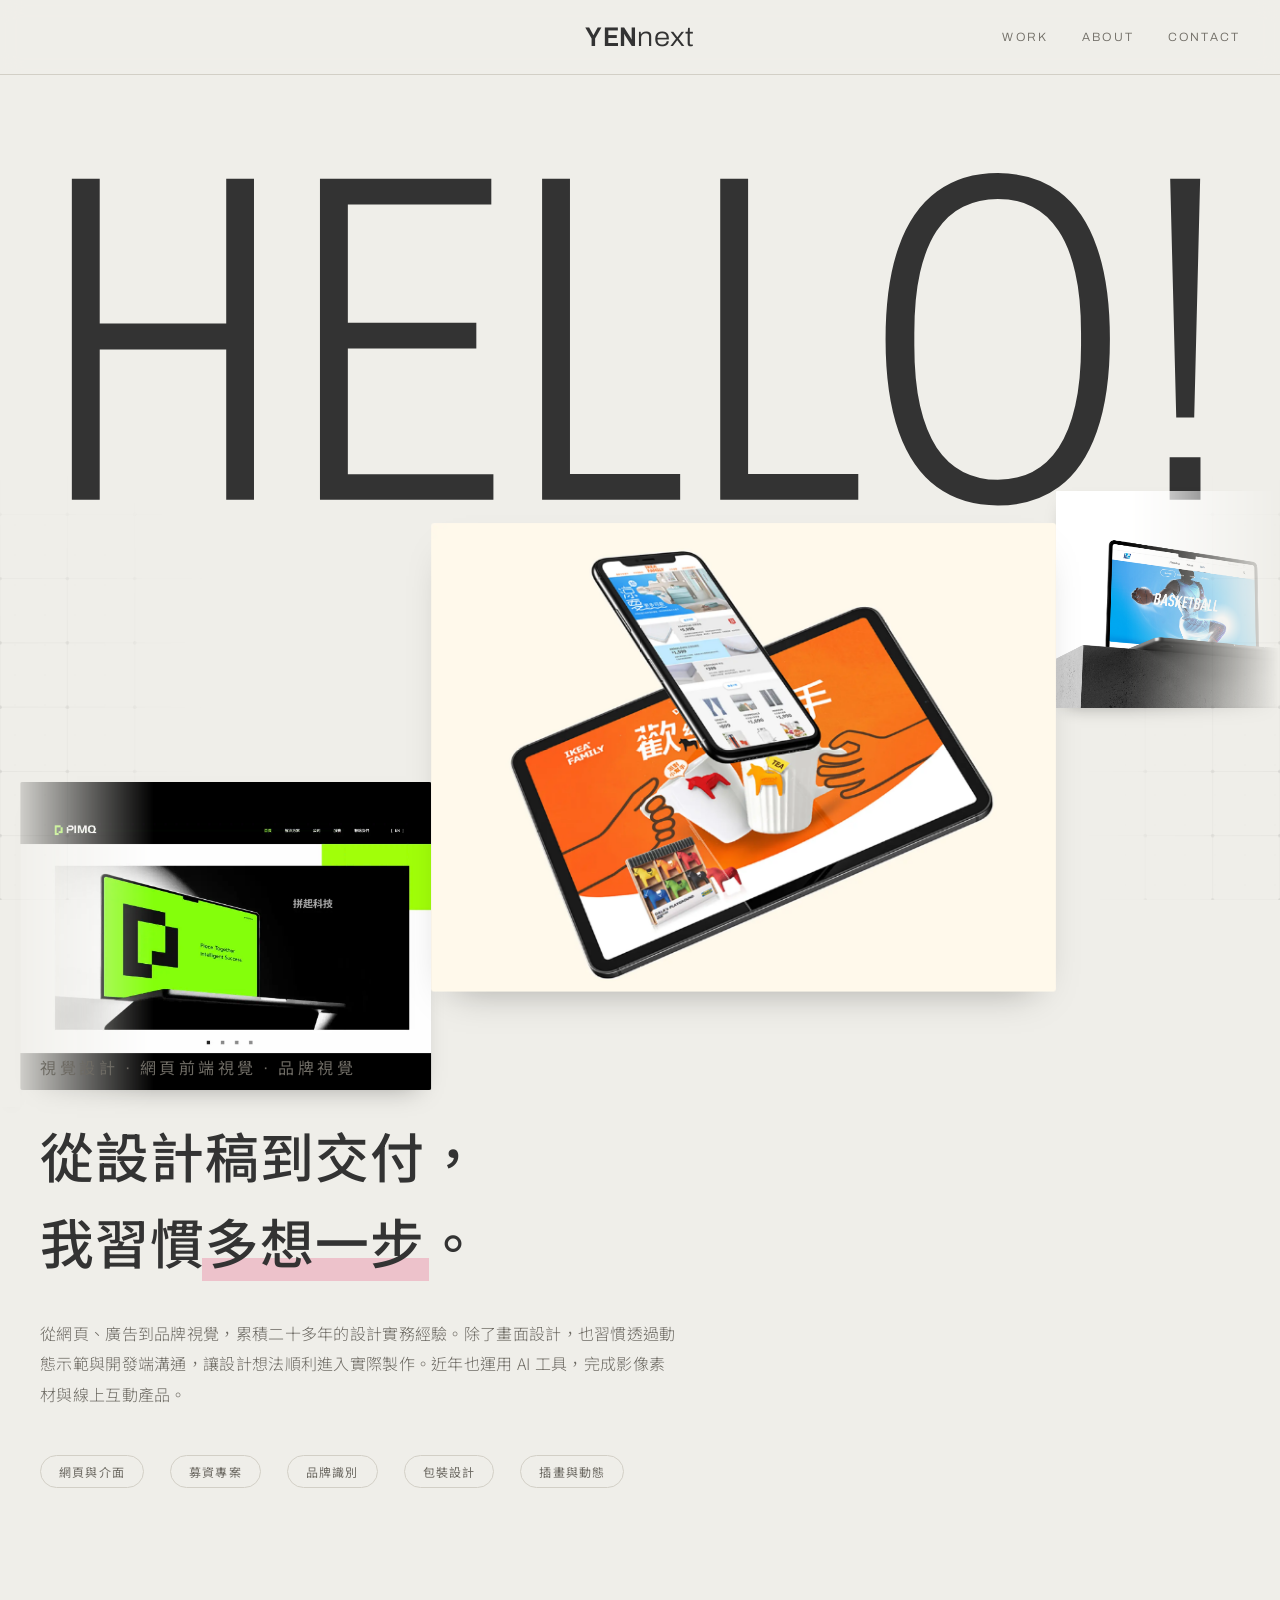
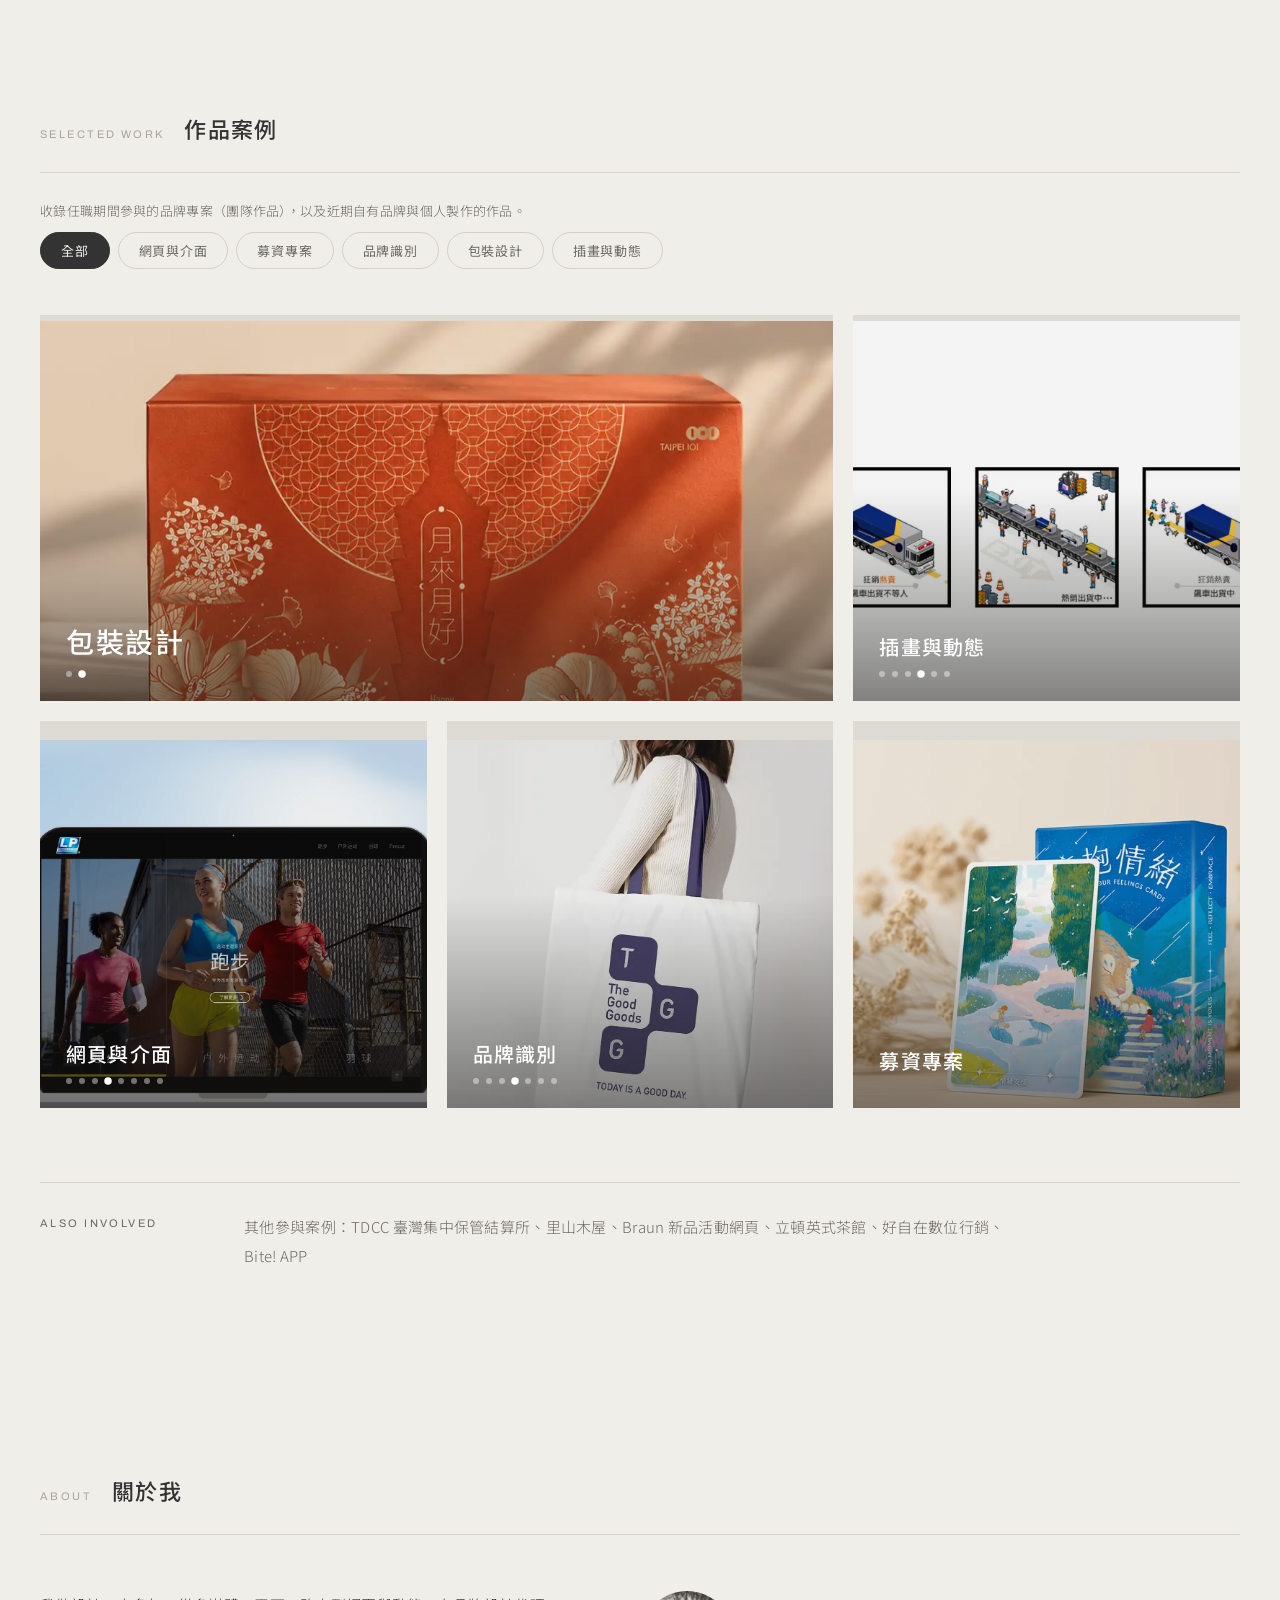
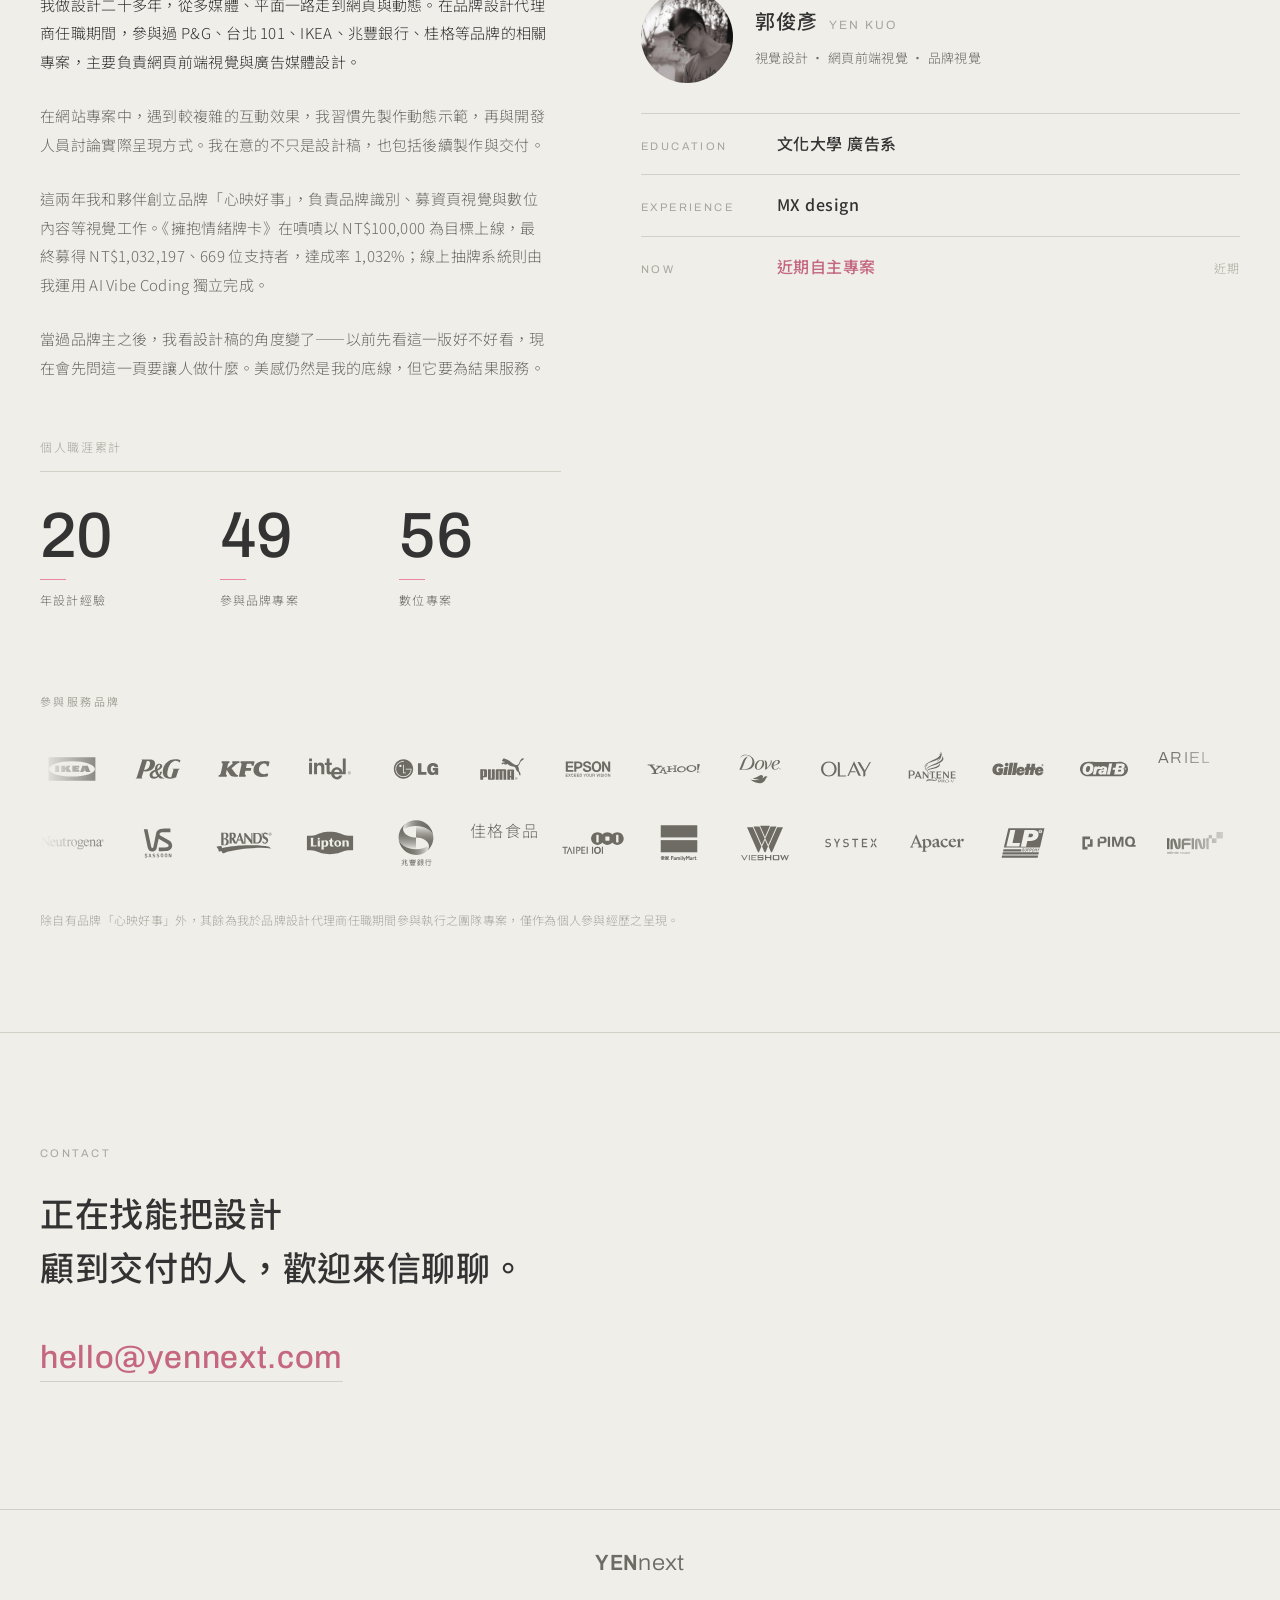
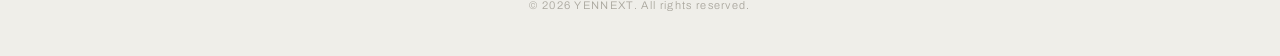
==== commit 3acac2a8: "品牌列說明文字：桌機不強制斷行 Co-Authored-By: Claude Sonnet 5.5 <noreply@anthropic.com> Claude-Session: https://cl" ====
--- a/index.html
+++ b/index.html
@@ -12,7 +12,7 @@
 <link rel="preconnect" href="https://fonts.googleapis.com">
 <link rel="preconnect" href="https://fonts.gstatic.com" crossorigin>
 <link href="https://fonts.googleapis.com/css2?family=Archivo:wdth,wght@62..125,100..900&family=Noto+Sans+TC:wght@100..900&display=swap" rel="stylesheet">
-<link rel="stylesheet" href="./css/style.css?v=20261021h">
+<link rel="stylesheet" href="./css/style.css?v=20261021i">
 </head>
 <body>
 
@@ -108,8 +108,8 @@
   </div>
 </footer>
 
-<script src="./js/grid.js?v=20261021h"></script>
-<script src="./js/data.js?v=20261021h"></script>
-<script src="./js/main.js?v=20261021h"></script>
+<script src="./js/grid.js?v=20261021i"></script>
+<script src="./js/data.js?v=20261021i"></script>
+<script src="./js/main.js?v=20261021i"></script>
 </body>
 </html>
--- a/css/style.css
+++ b/css/style.css
@@ -610,7 +610,7 @@
   font-size: 12px;
   line-height: 1.9;
   color: var(--ink-faint);
-  max-width: 46em;
+  max-width: none;   /* 桌機一行顯示，手機自然換行 */
 }
 
 /* ---------- contact ---------- */
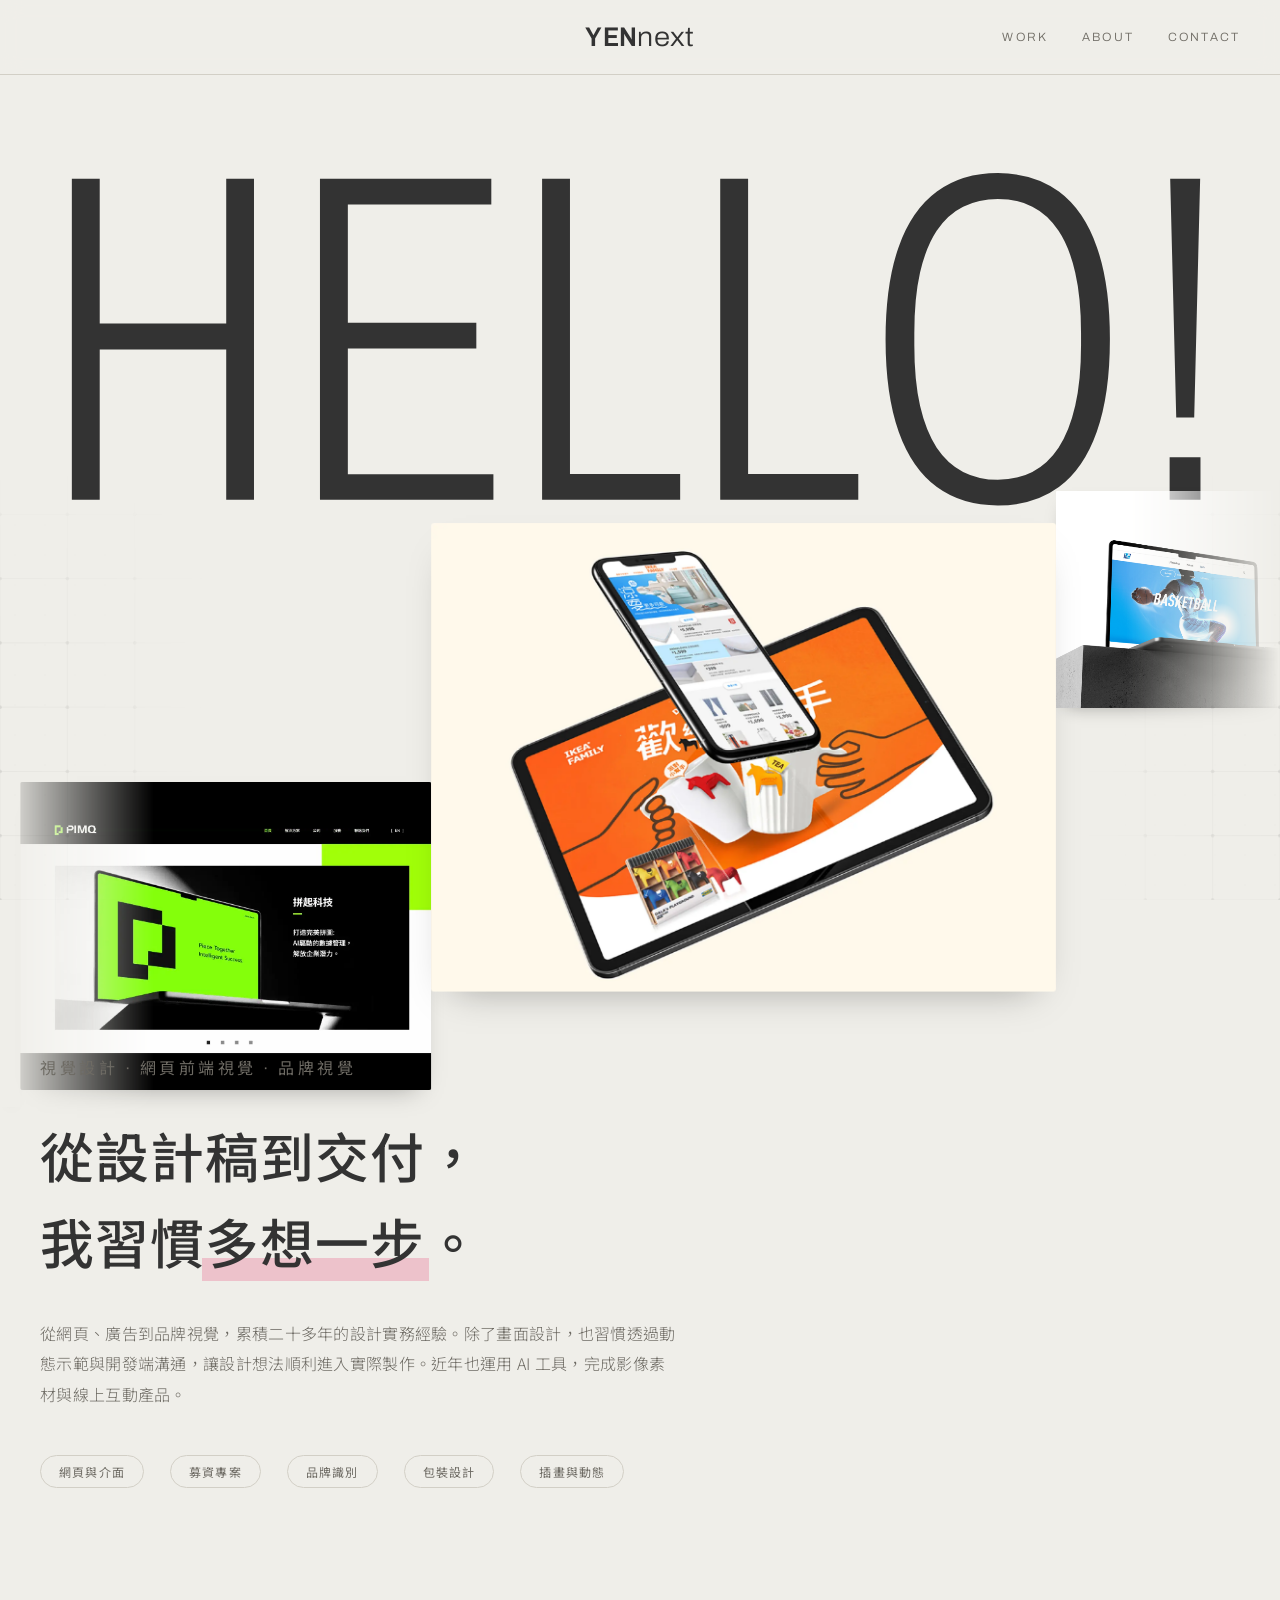
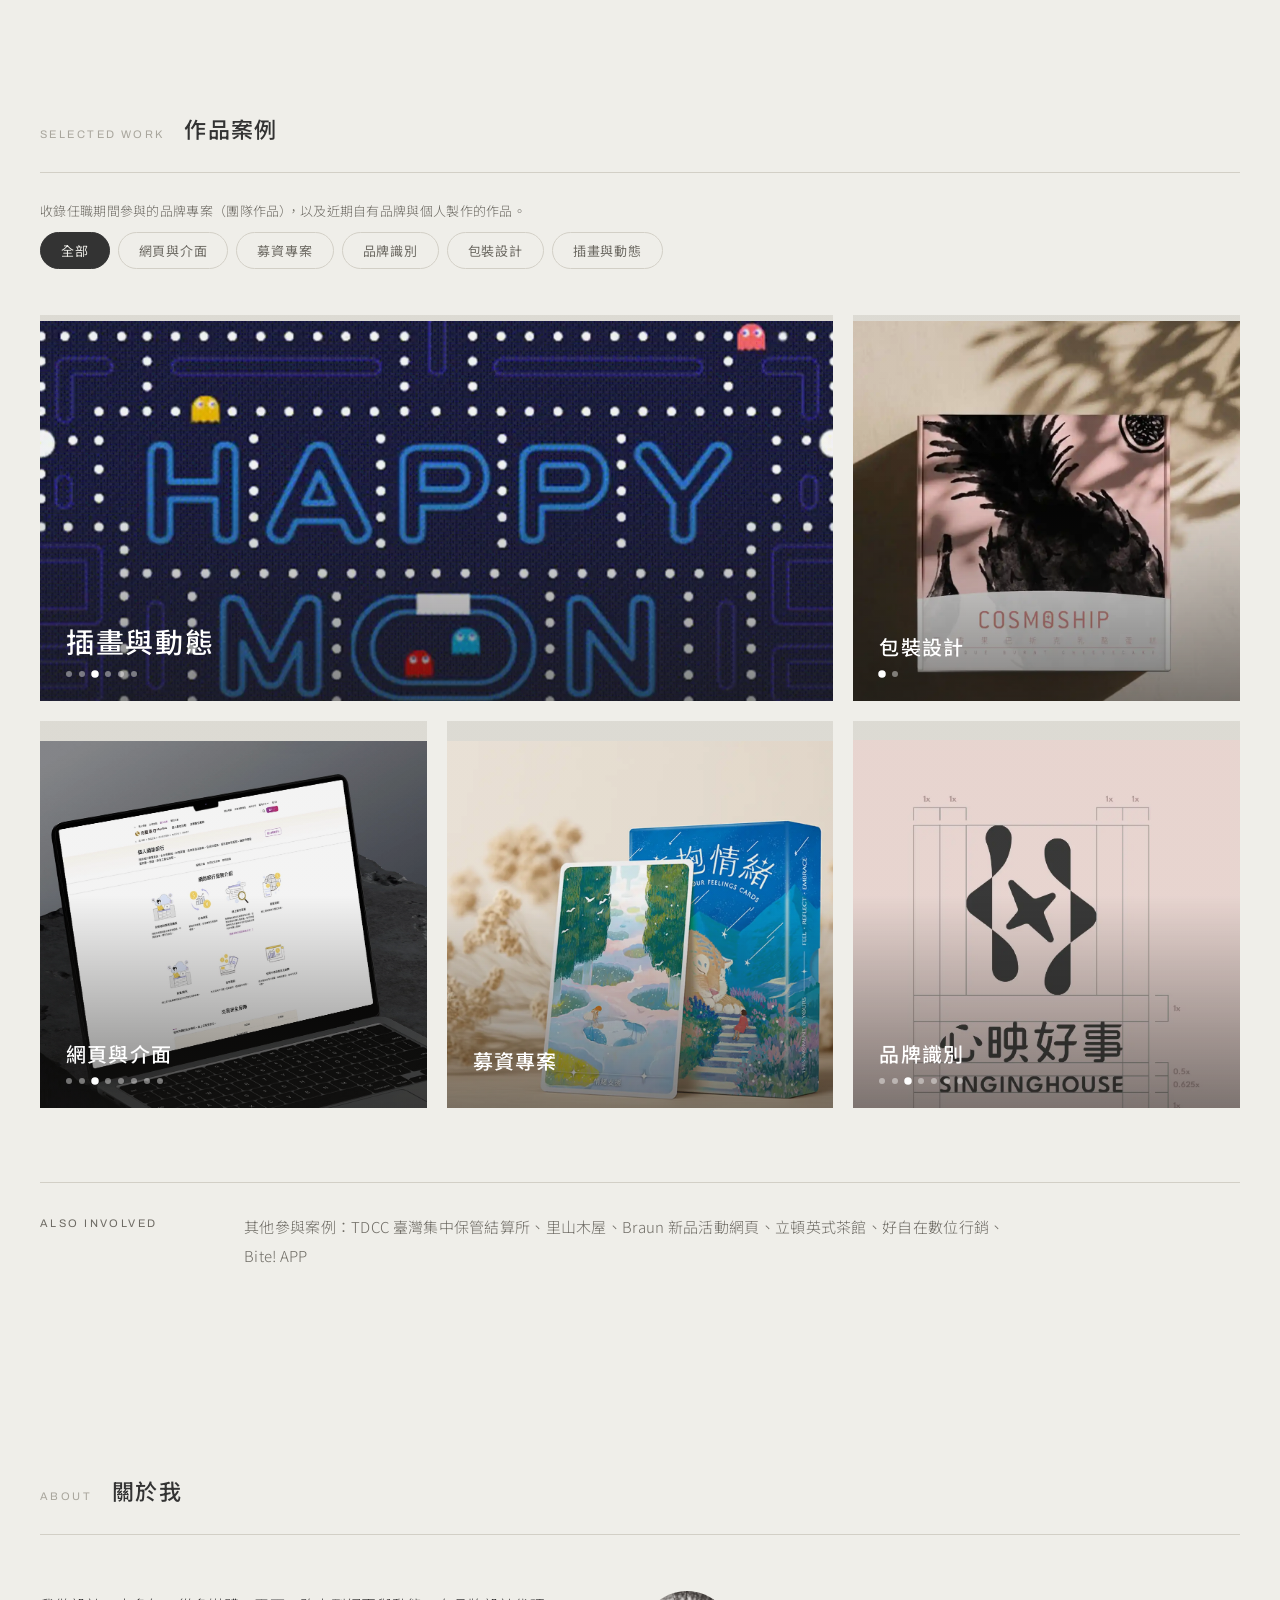
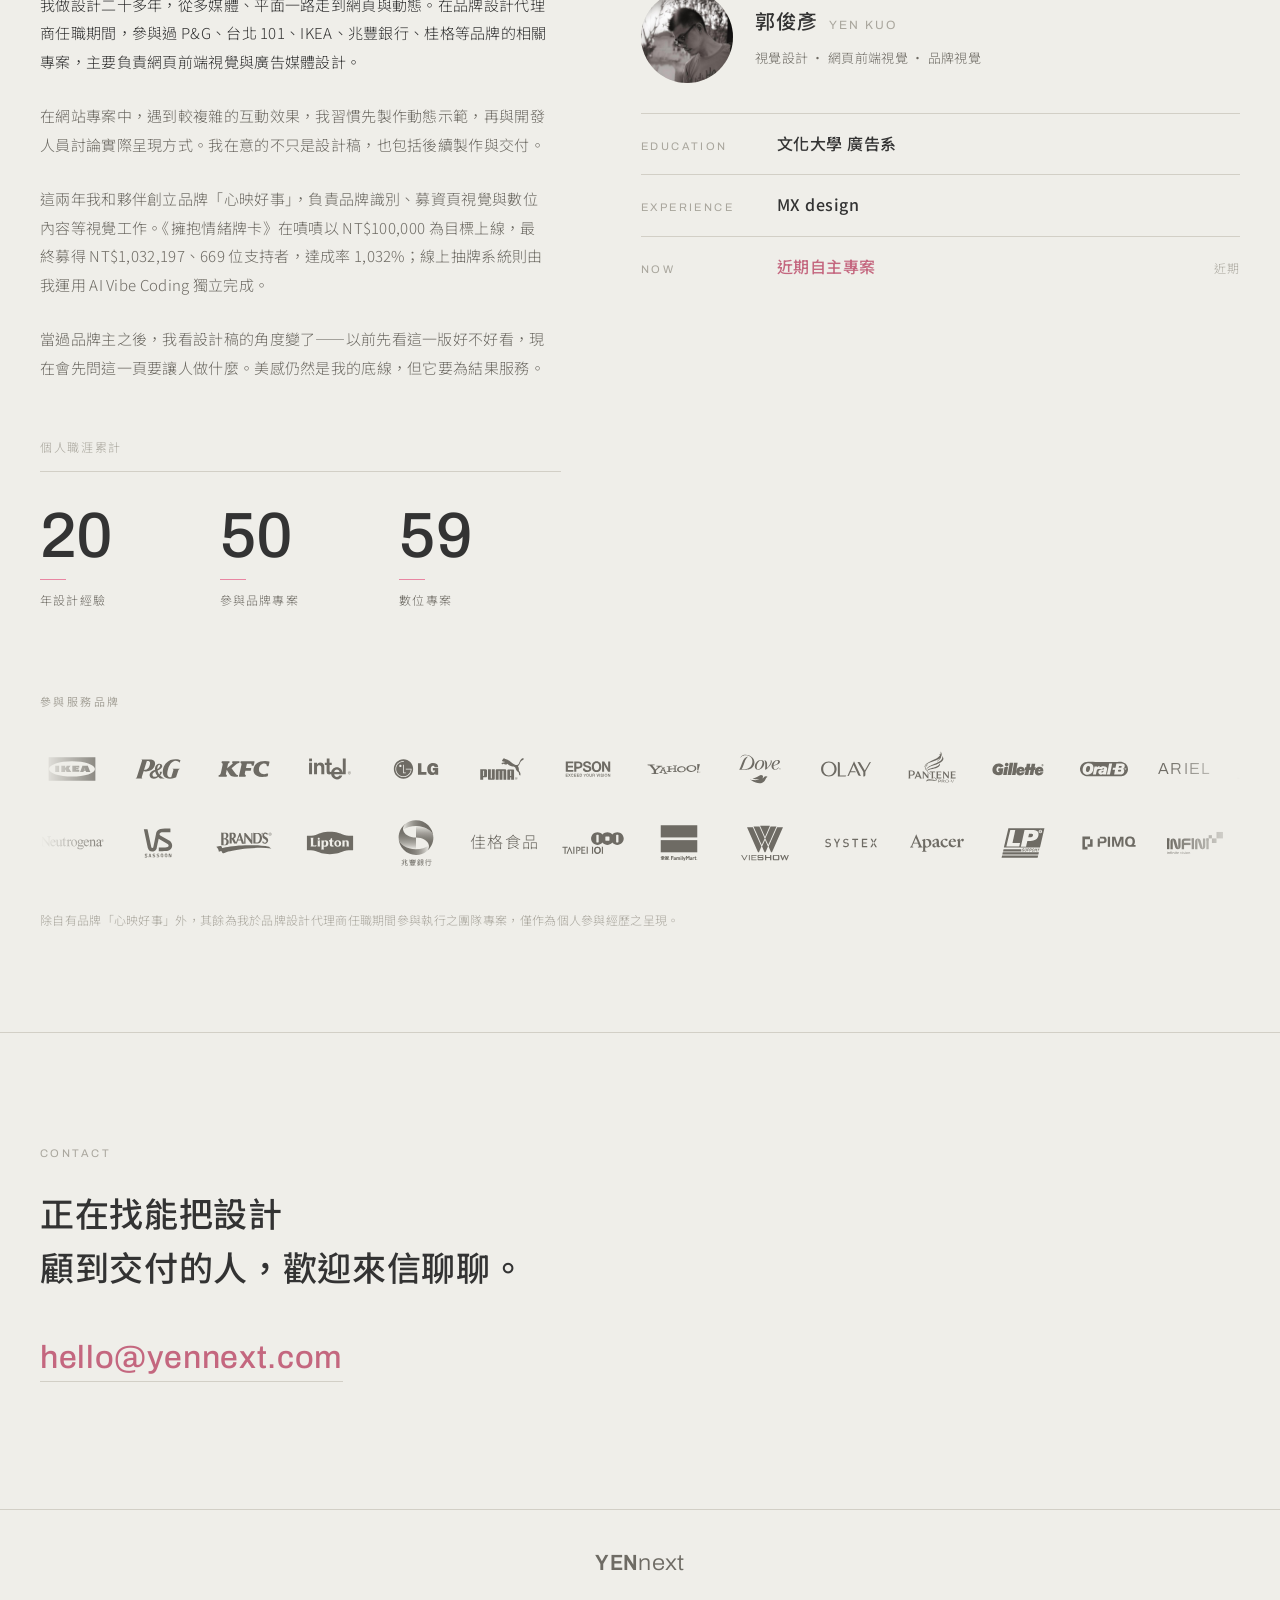
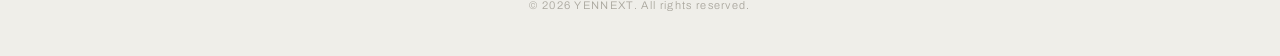
==== commit bd1f4ef4: "品牌列：文字與 logo 垂直置中 Co-Authored-By: Claude Sonnet 5.5 <noreply@anthropic.com> Claude-Session: https://" ====
--- a/index.html
+++ b/index.html
@@ -12,7 +12,7 @@
 <link rel="preconnect" href="https://fonts.googleapis.com">
 <link rel="preconnect" href="https://fonts.gstatic.com" crossorigin>
 <link href="https://fonts.googleapis.com/css2?family=Archivo:wdth,wght@62..125,100..900&family=Noto+Sans+TC:wght@100..900&display=swap" rel="stylesheet">
-<link rel="stylesheet" href="./css/style.css?v=20261021i">
+<link rel="stylesheet" href="./css/style.css?v=20261021j">
 </head>
 <body>
 
@@ -108,8 +108,8 @@
   </div>
 </footer>
 
-<script src="./js/grid.js?v=20261021i"></script>
-<script src="./js/data.js?v=20261021i"></script>
-<script src="./js/main.js?v=20261021i"></script>
+<script src="./js/grid.js?v=20261021j"></script>
+<script src="./js/data.js?v=20261021j"></script>
+<script src="./js/main.js?v=20261021j"></script>
 </body>
 </html>
--- a/css/style.css
+++ b/css/style.css
@@ -1128,3 +1128,6 @@
 .mq-track { gap: 22px; }
 .mq-track span.lg img, .clients span.lg img { width: 64px; height: 64px; display: block; }
 @media (max-width: 760px) { .mq-track span.lg img, .clients span.lg img { width: 52px; height: 52px; } }
+
+/* 文字品牌與 logo 垂直置中對齊 */
+.mq-track { align-items: center; }
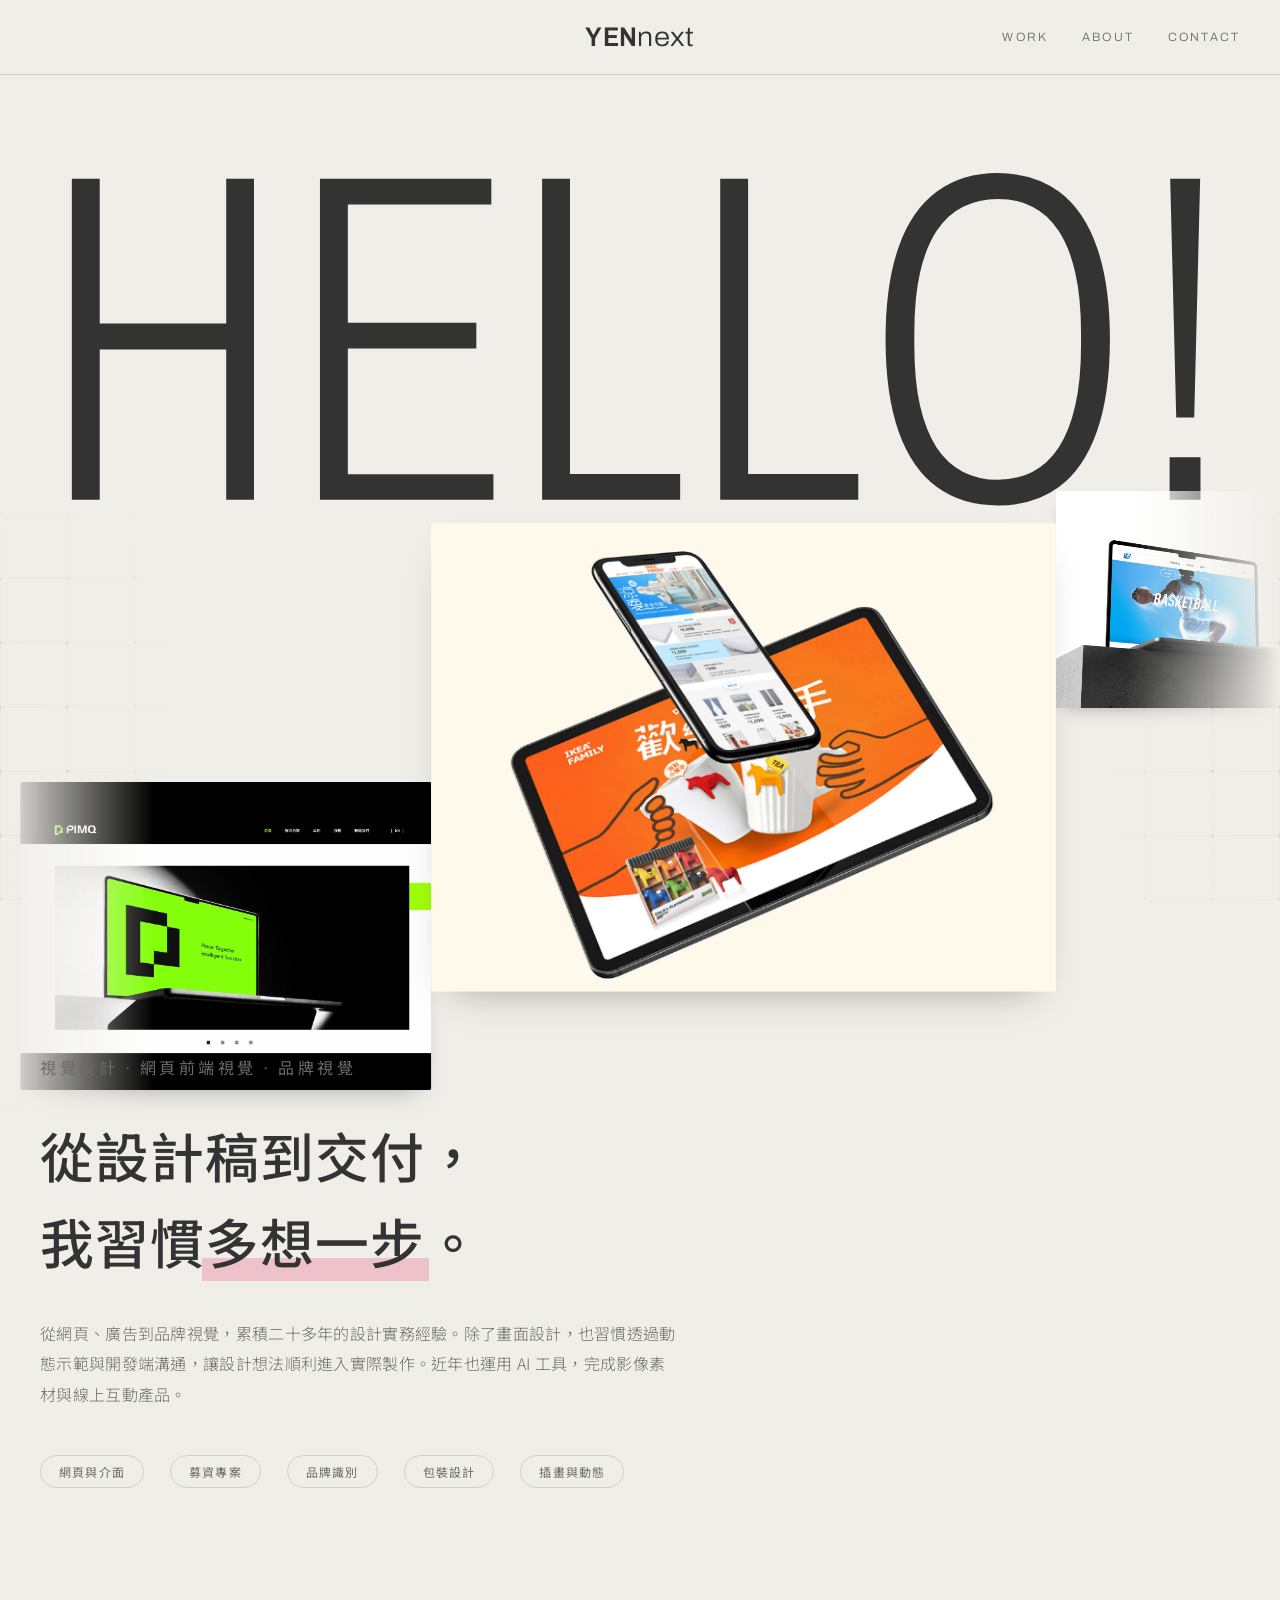
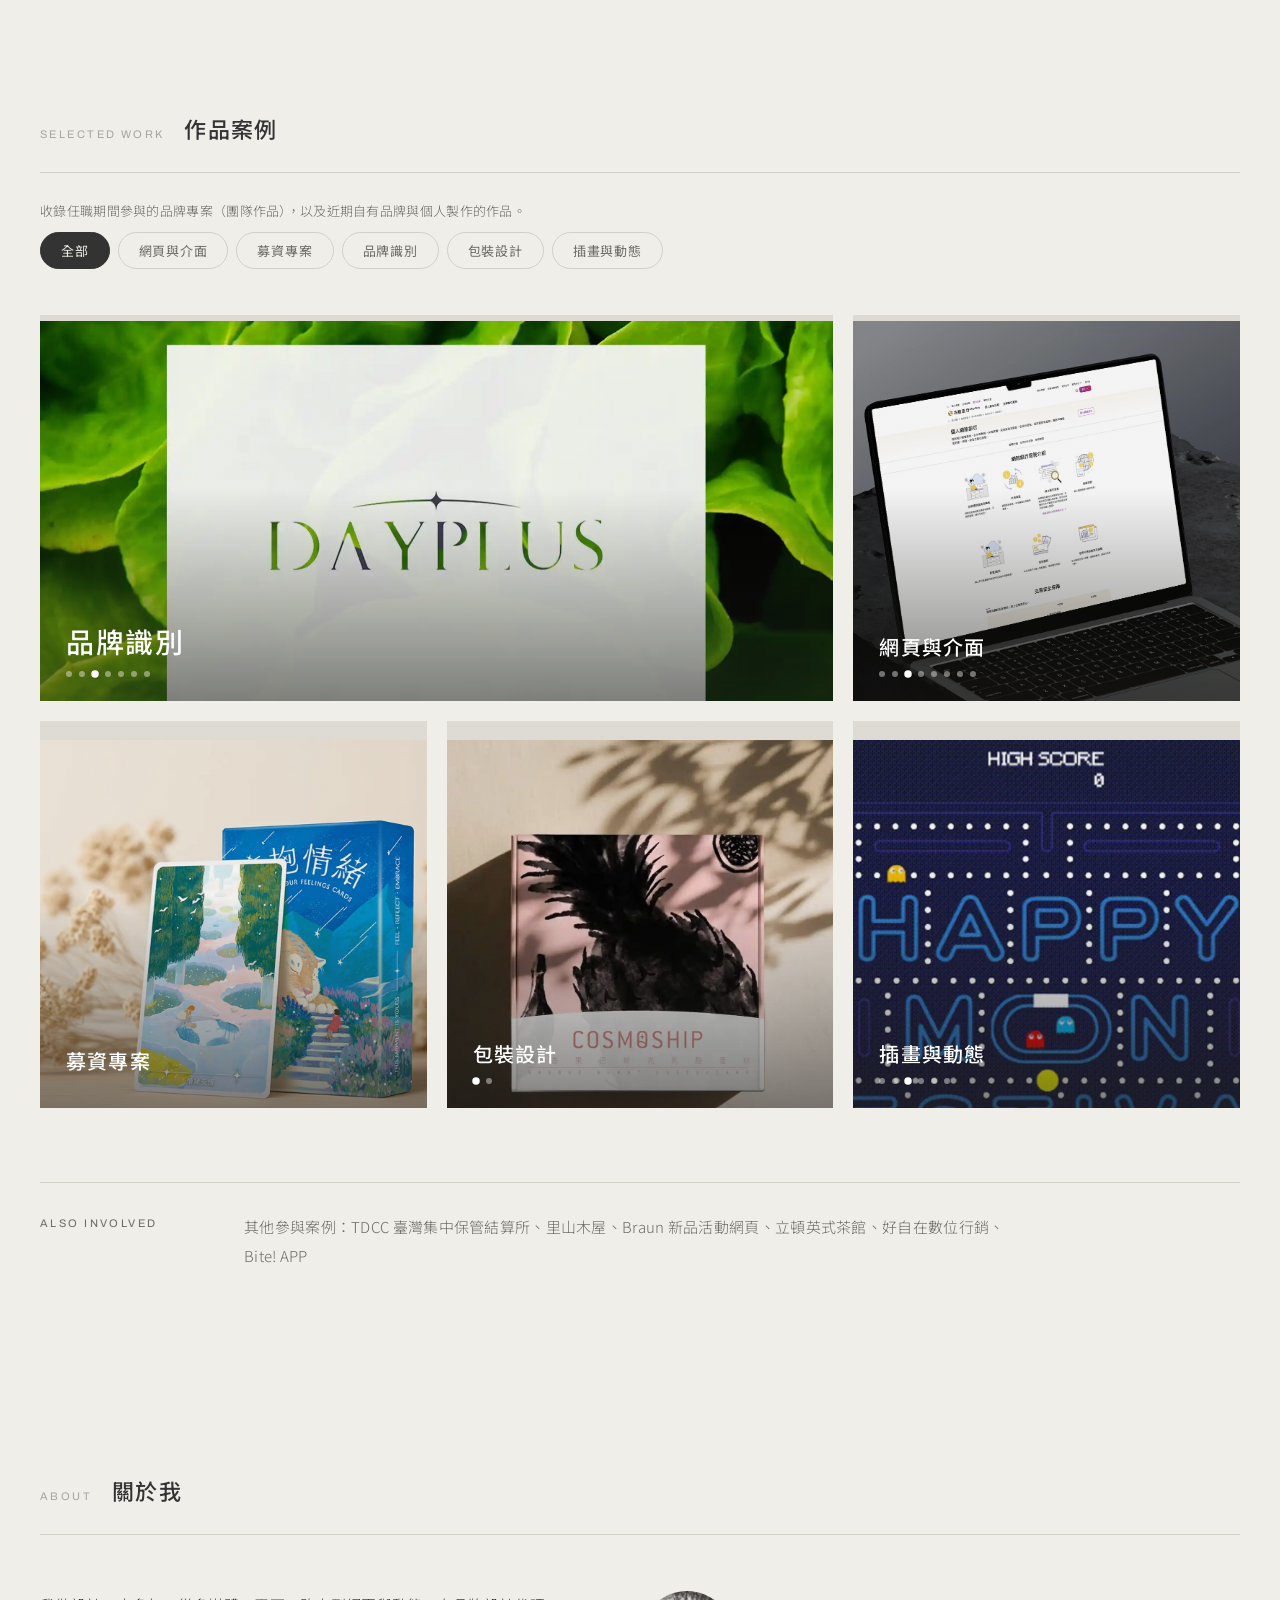
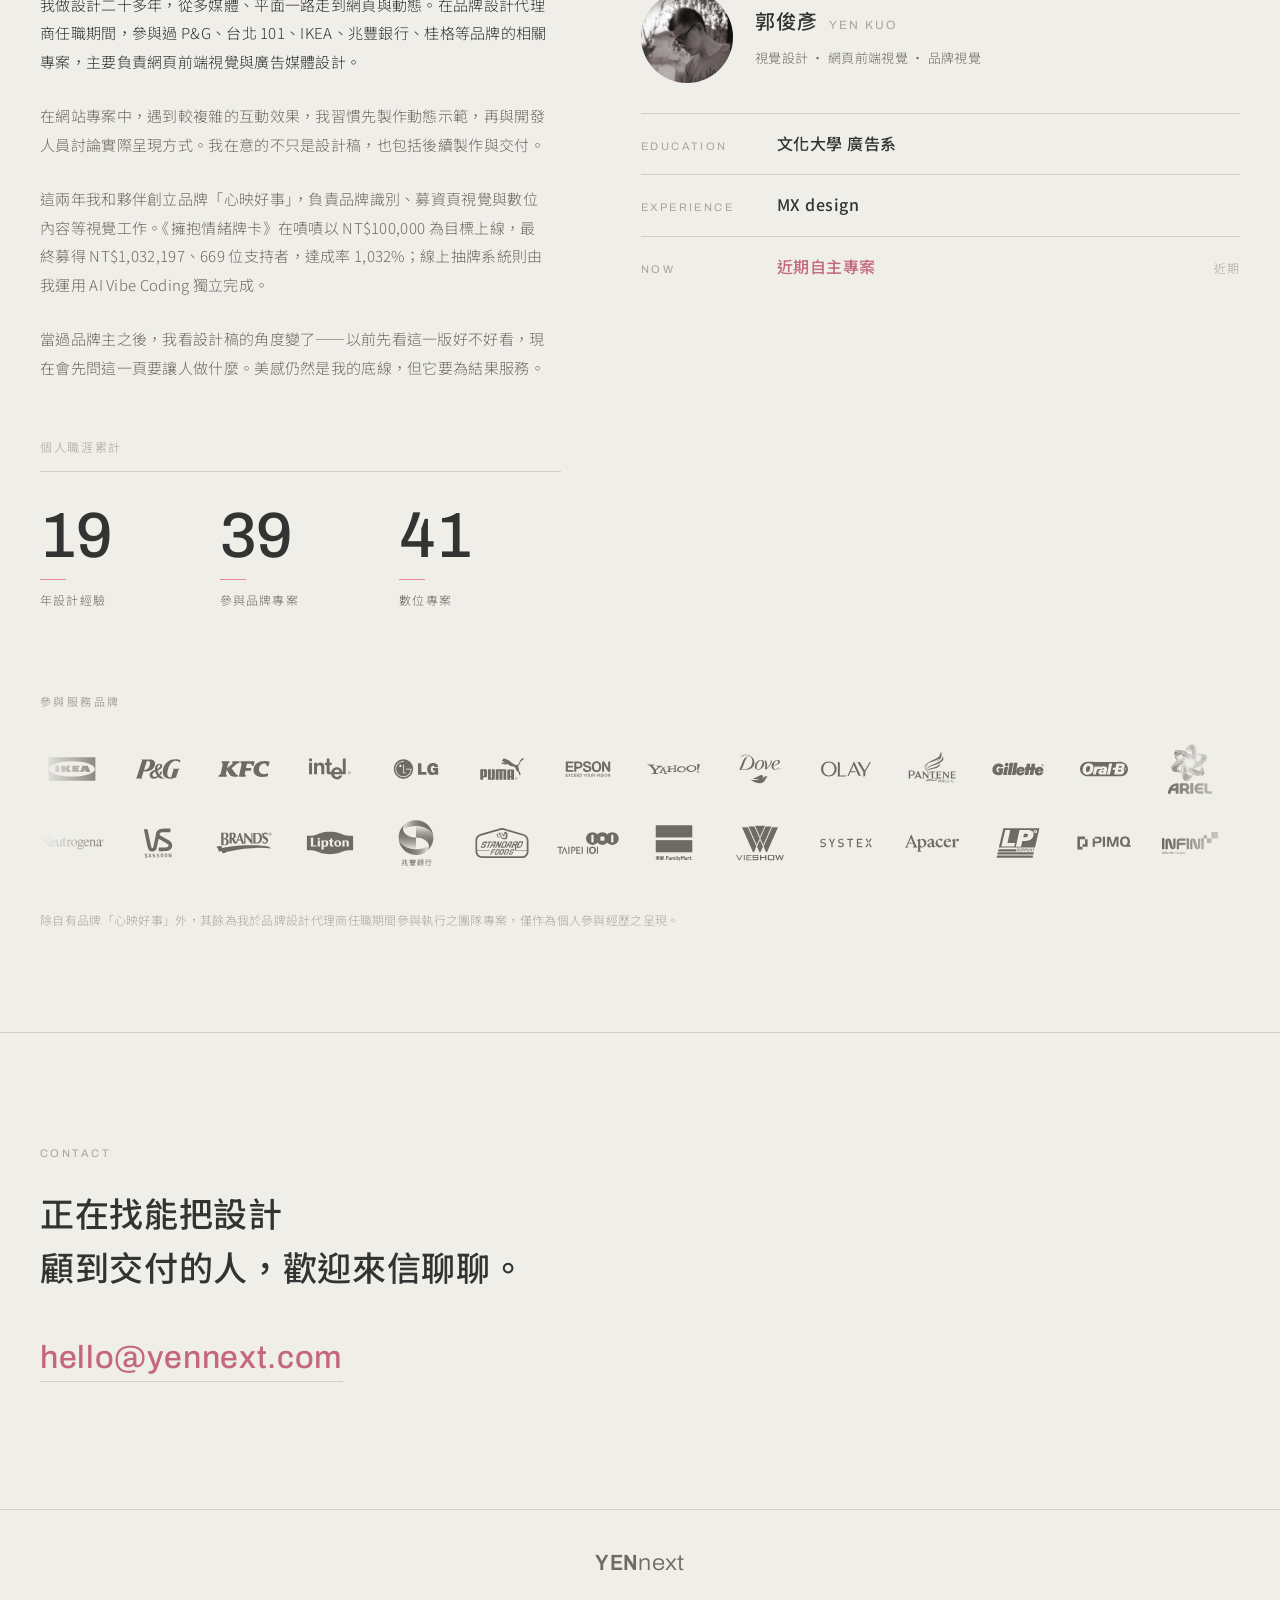
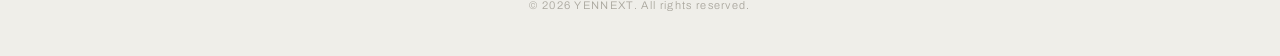
==== commit df225294: "品牌列：ARIEL、佳格食品、TDCC 換成灰色 logo Co-Authored-By: Claude Sonnet 5.5 <noreply@anthropic.com> Claude-Sessi" ====
--- a/index.html
+++ b/index.html
@@ -12,7 +12,7 @@
 <link rel="preconnect" href="https://fonts.googleapis.com">
 <link rel="preconnect" href="https://fonts.gstatic.com" crossorigin>
 <link href="https://fonts.googleapis.com/css2?family=Archivo:wdth,wght@62..125,100..900&family=Noto+Sans+TC:wght@100..900&display=swap" rel="stylesheet">
-<link rel="stylesheet" href="./css/style.css?v=20261021j">
+<link rel="stylesheet" href="./css/style.css?v=20261021k">
 </head>
 <body>
 
@@ -108,8 +108,8 @@
   </div>
 </footer>
 
-<script src="./js/grid.js?v=20261021j"></script>
-<script src="./js/data.js?v=20261021j"></script>
-<script src="./js/main.js?v=20261021j"></script>
+<script src="./js/grid.js?v=20261021k"></script>
+<script src="./js/data.js?v=20261021k"></script>
+<script src="./js/main.js?v=20261021k"></script>
 </body>
 </html>
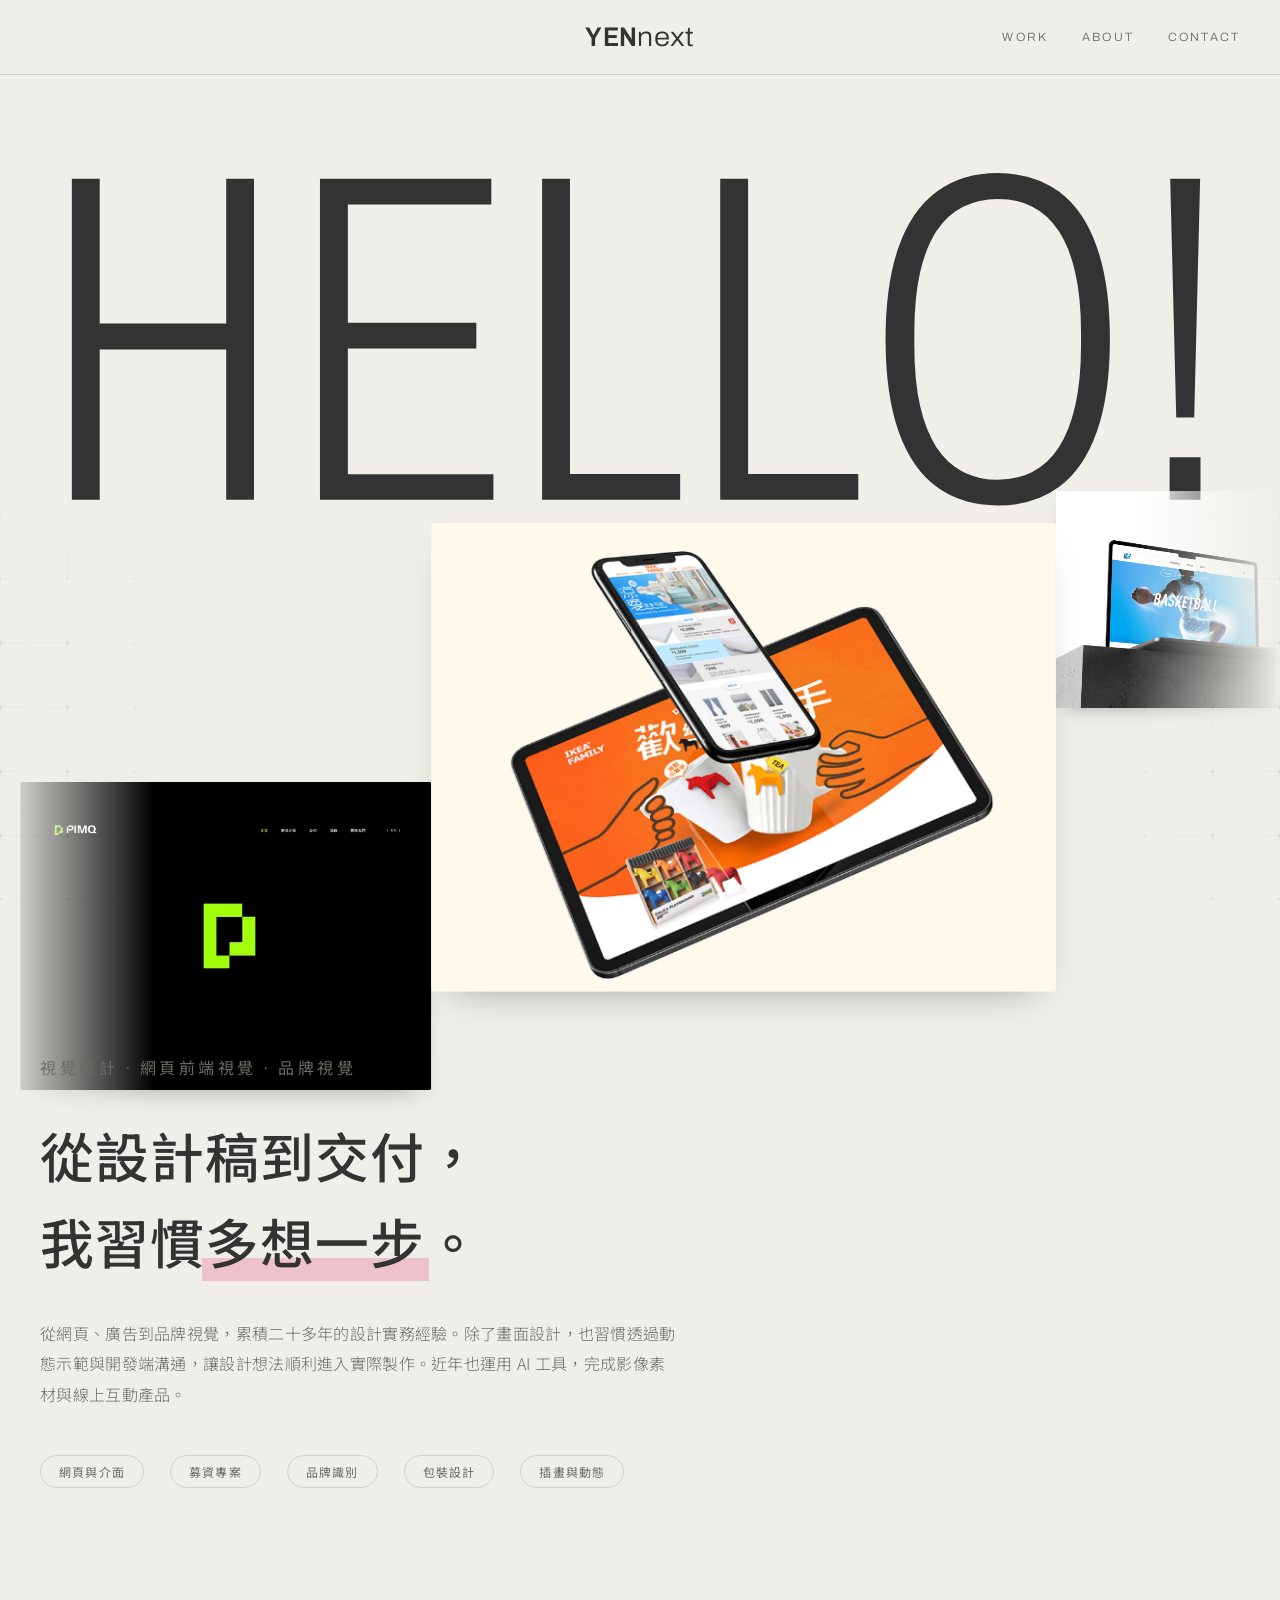
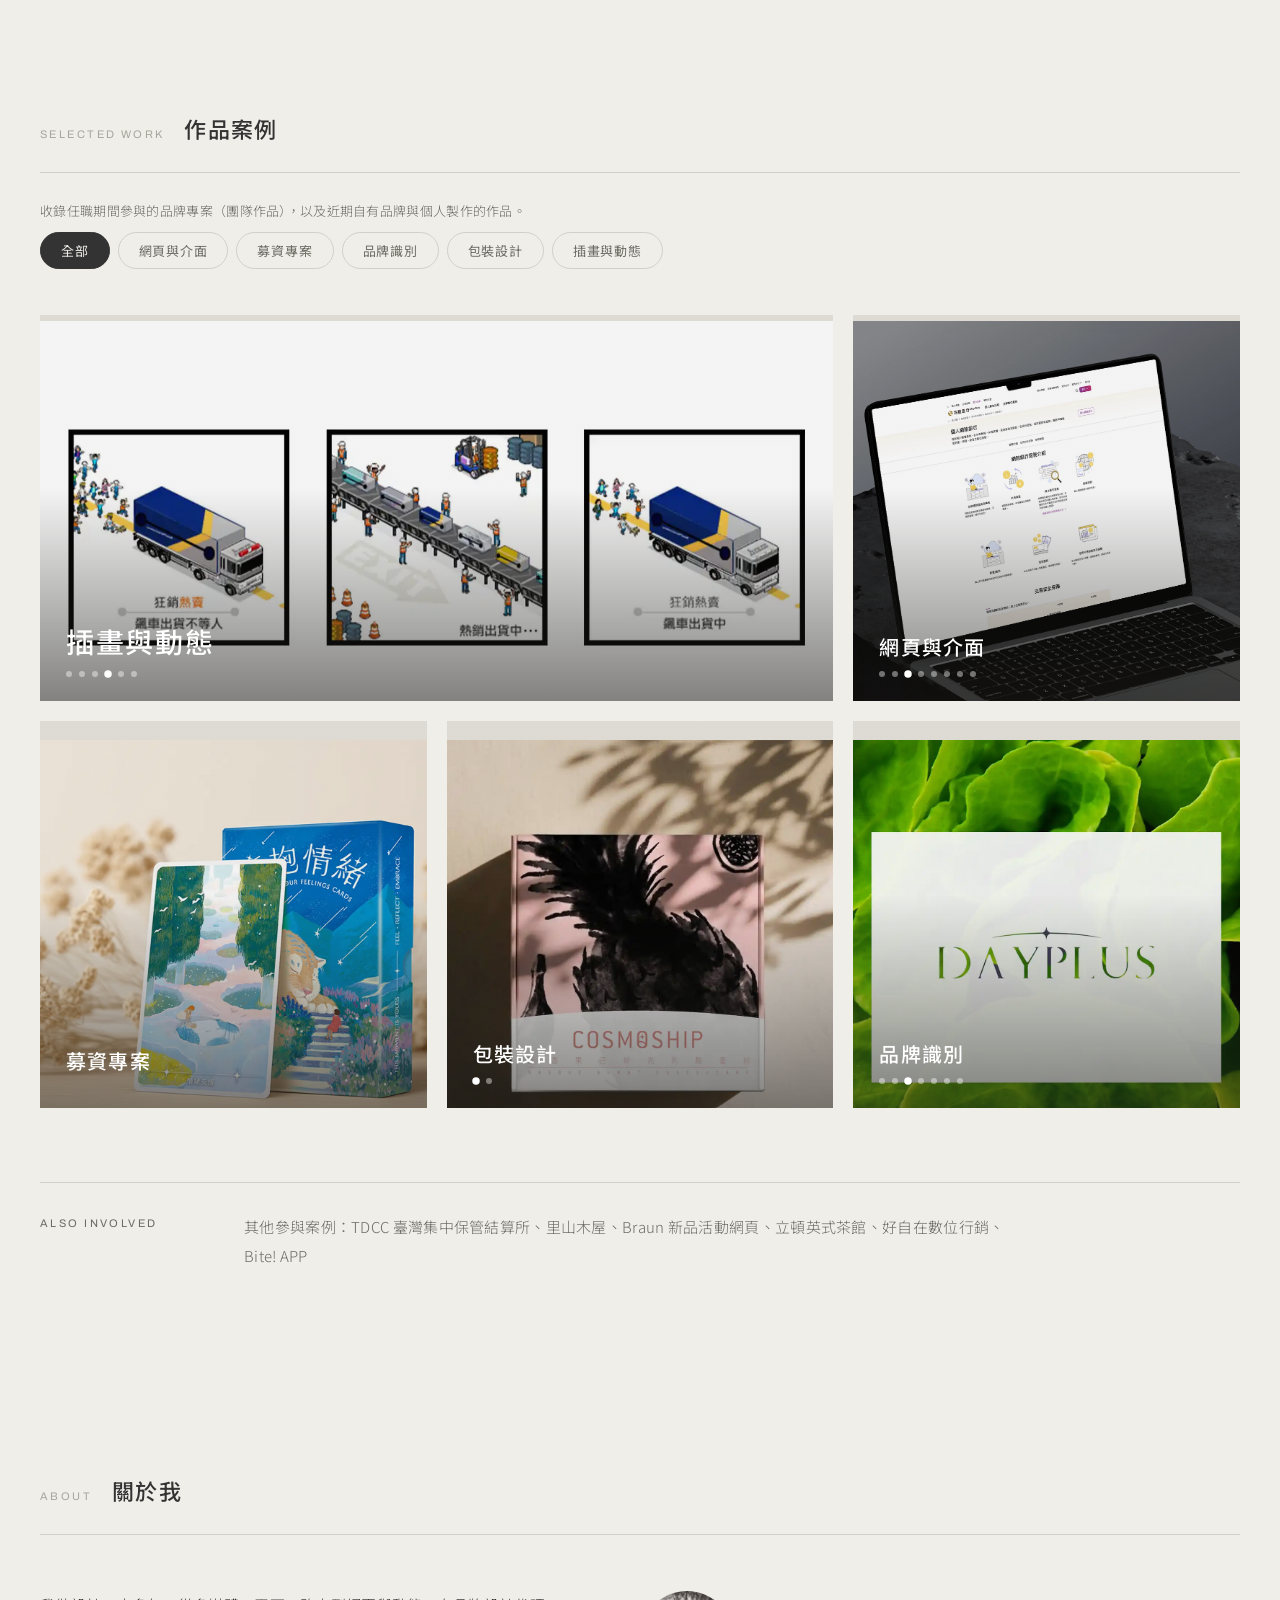
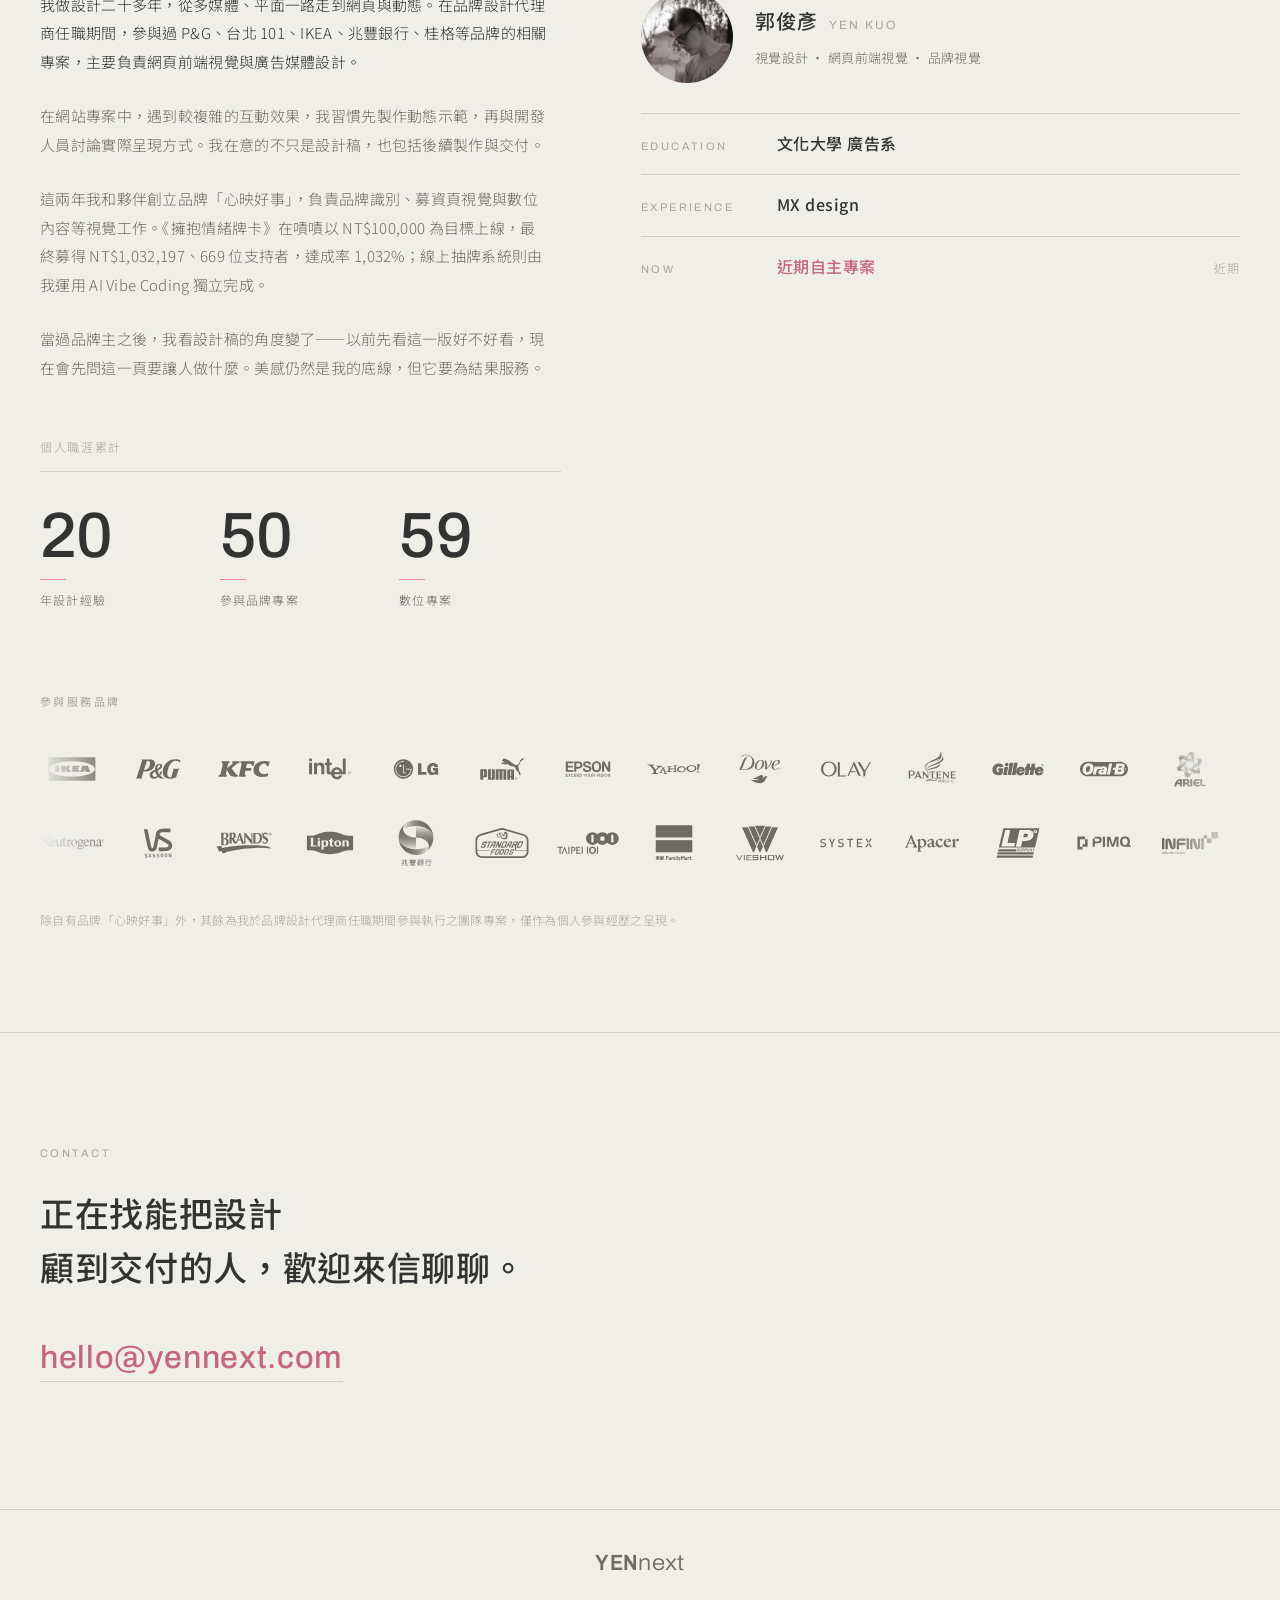
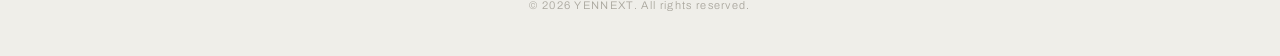
==== commit 3572ca54: "ARIEL、TDCC logo 縮小 Co-Authored-By: Claude Sonnet 5.5 <noreply@anthropic.com> Claude-Session: https:/" ====
--- a/index.html
+++ b/index.html
@@ -12,7 +12,7 @@
 <link rel="preconnect" href="https://fonts.googleapis.com">
 <link rel="preconnect" href="https://fonts.gstatic.com" crossorigin>
 <link href="https://fonts.googleapis.com/css2?family=Archivo:wdth,wght@62..125,100..900&family=Noto+Sans+TC:wght@100..900&display=swap" rel="stylesheet">
-<link rel="stylesheet" href="./css/style.css?v=20261021k">
+<link rel="stylesheet" href="./css/style.css?v=20261021l">
 </head>
 <body>
 
@@ -108,8 +108,8 @@
   </div>
 </footer>
 
-<script src="./js/grid.js?v=20261021k"></script>
-<script src="./js/data.js?v=20261021k"></script>
-<script src="./js/main.js?v=20261021k"></script>
+<script src="./js/grid.js?v=20261021l"></script>
+<script src="./js/data.js?v=20261021l"></script>
+<script src="./js/main.js?v=20261021l"></script>
 </body>
 </html>
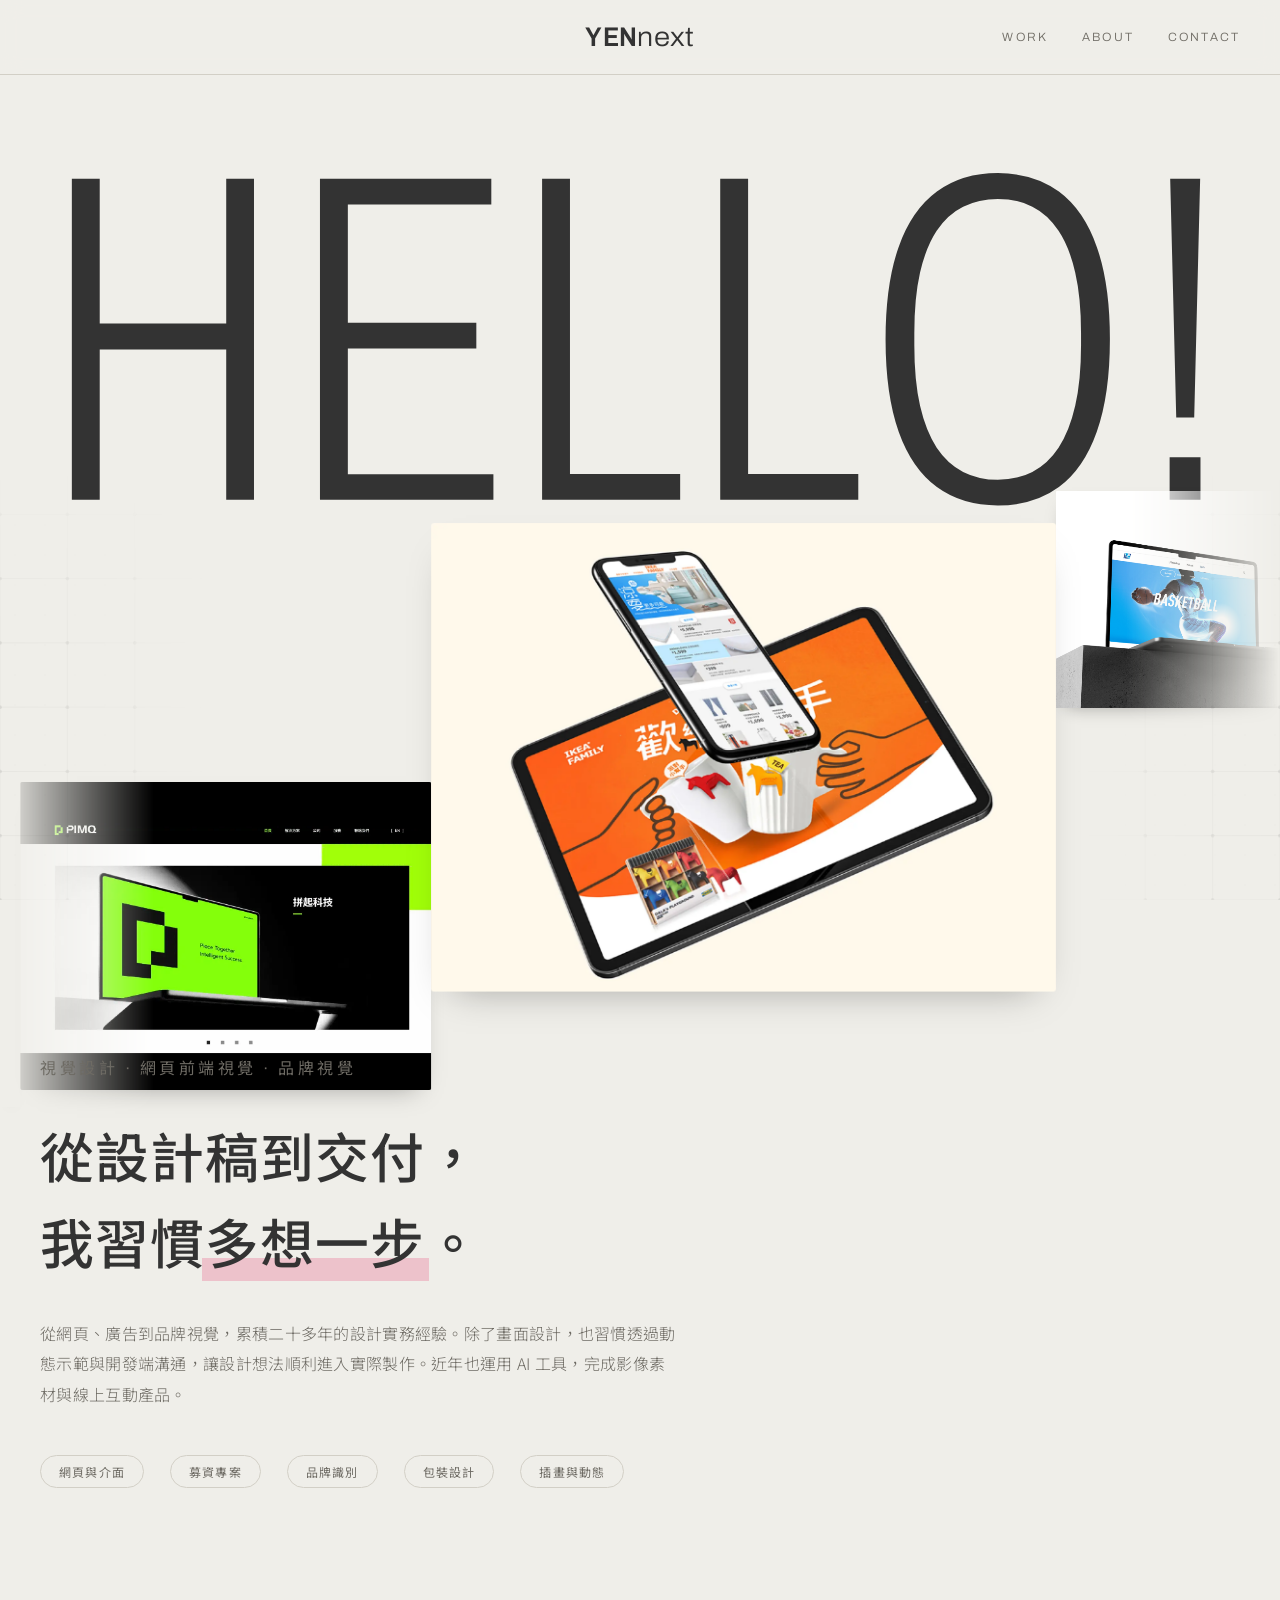
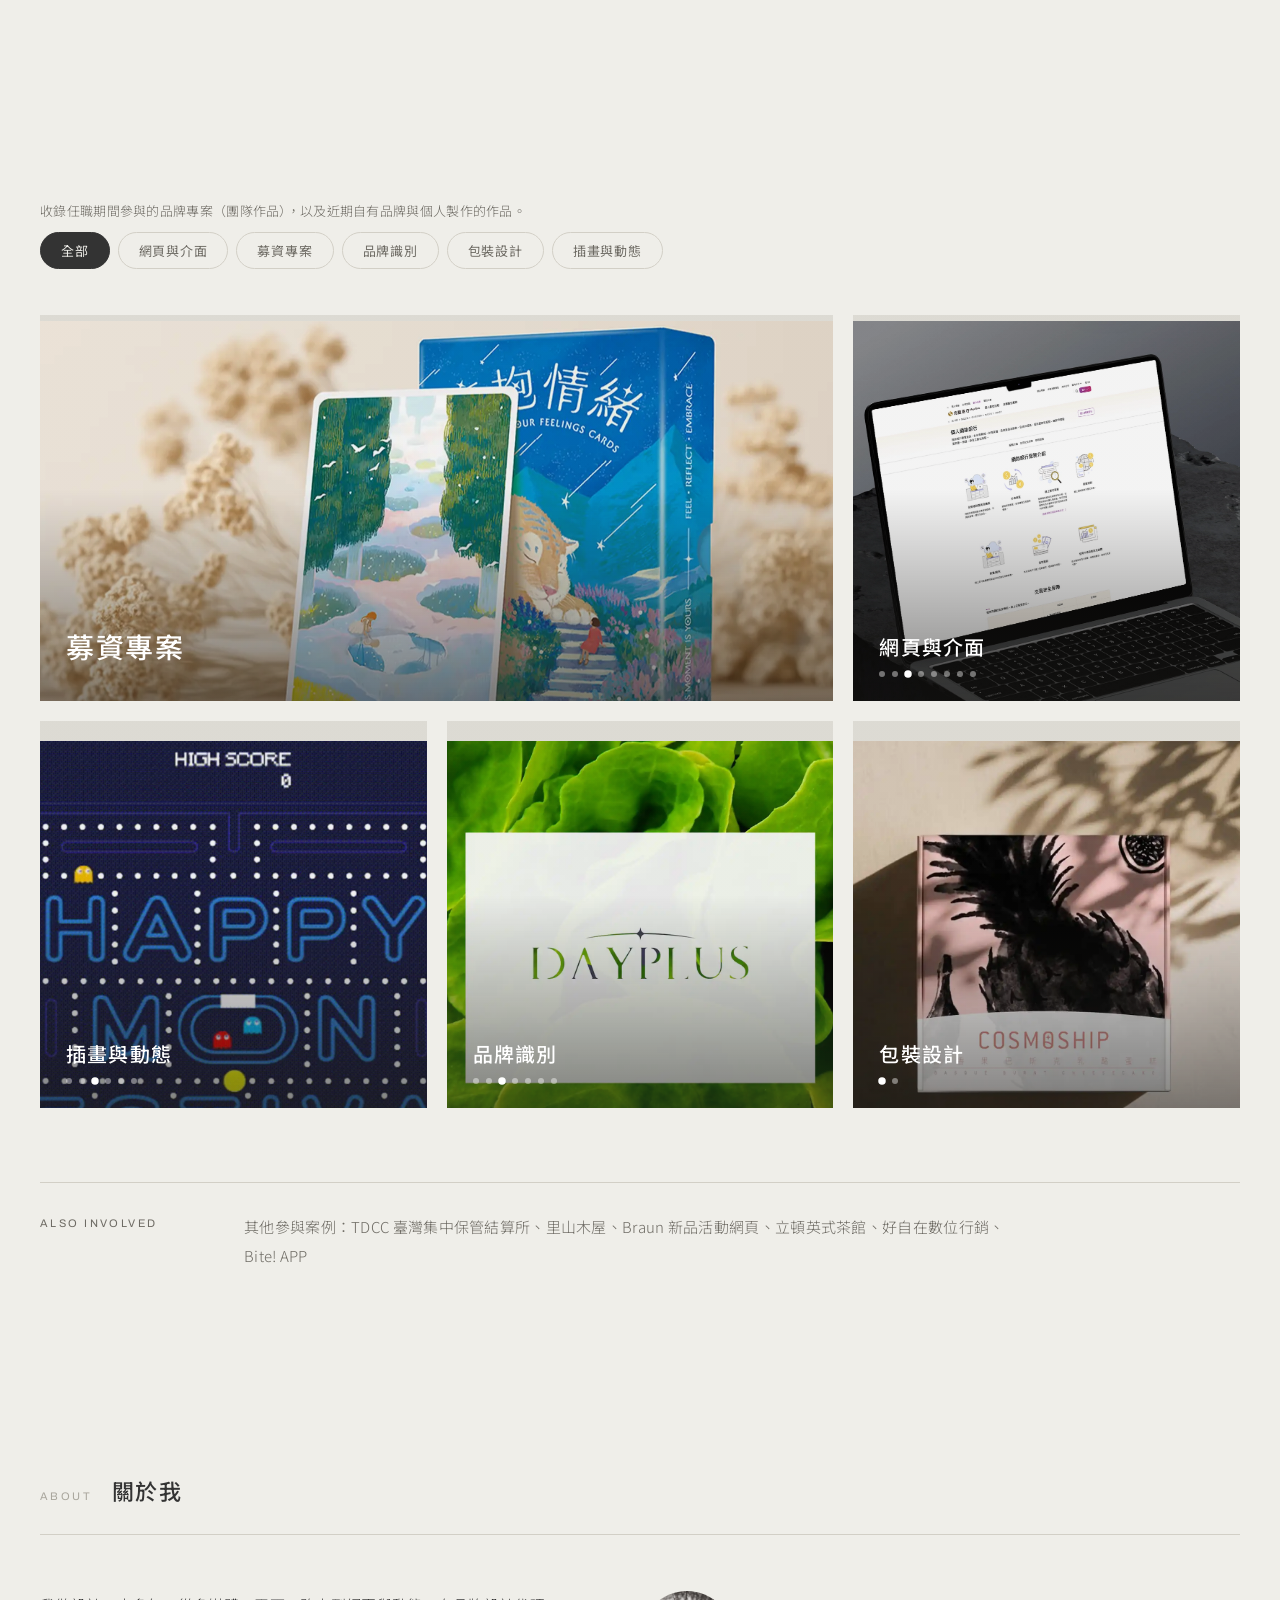
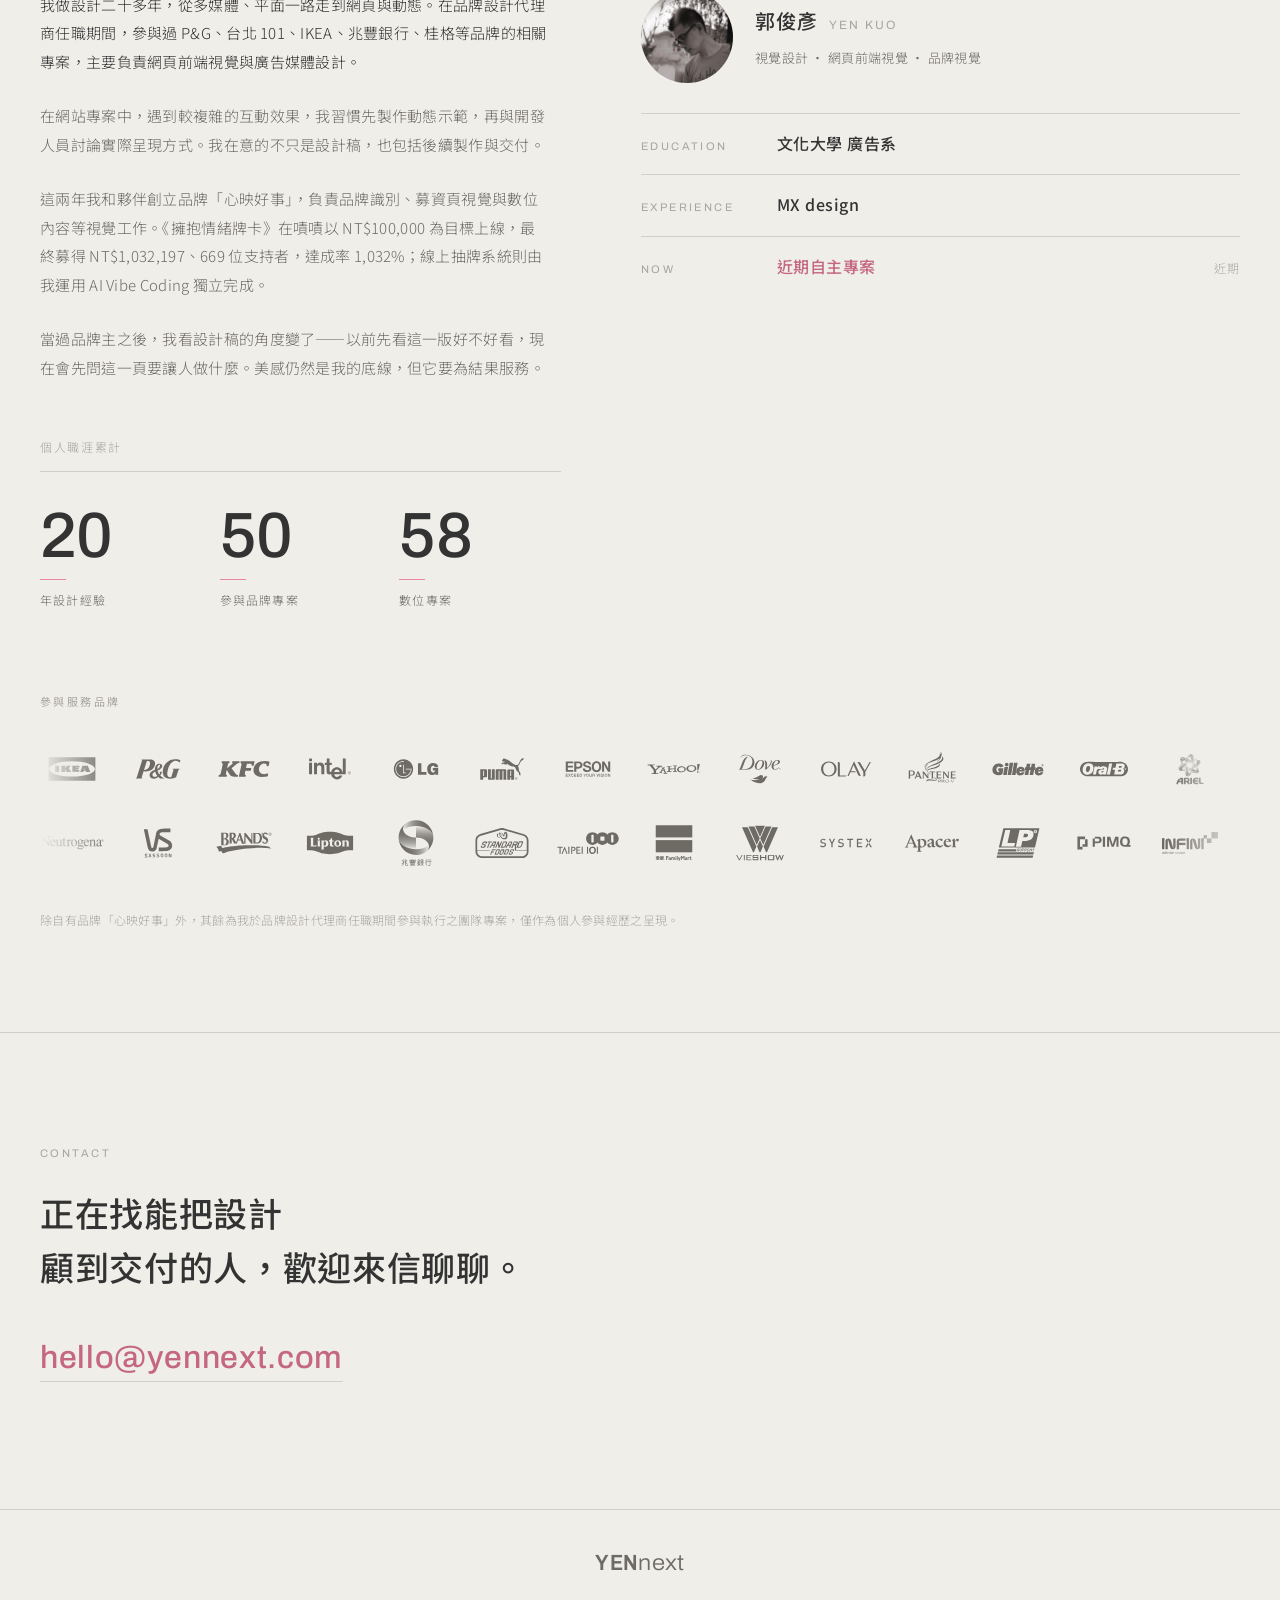
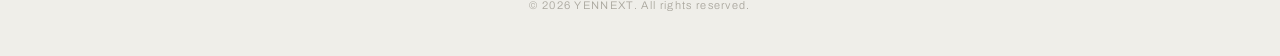
==== commit cb0351c2: "ARIEL、TDCC logo 視覺大小對齊 VS SASSOON Co-Authored-By: Claude Sonnet 5.5 <noreply@anthropic.com> Claude-S" ====
--- a/index.html
+++ b/index.html
@@ -12,7 +12,7 @@
 <link rel="preconnect" href="https://fonts.googleapis.com">
 <link rel="preconnect" href="https://fonts.gstatic.com" crossorigin>
 <link href="https://fonts.googleapis.com/css2?family=Archivo:wdth,wght@62..125,100..900&family=Noto+Sans+TC:wght@100..900&display=swap" rel="stylesheet">
-<link rel="stylesheet" href="./css/style.css?v=20261021l">
+<link rel="stylesheet" href="./css/style.css?v=20261021m">
 </head>
 <body>
 
@@ -108,8 +108,8 @@
   </div>
 </footer>
 
-<script src="./js/grid.js?v=20261021l"></script>
-<script src="./js/data.js?v=20261021l"></script>
-<script src="./js/main.js?v=20261021l"></script>
+<script src="./js/grid.js?v=20261021m"></script>
+<script src="./js/data.js?v=20261021m"></script>
+<script src="./js/main.js?v=20261021m"></script>
 </body>
 </html>
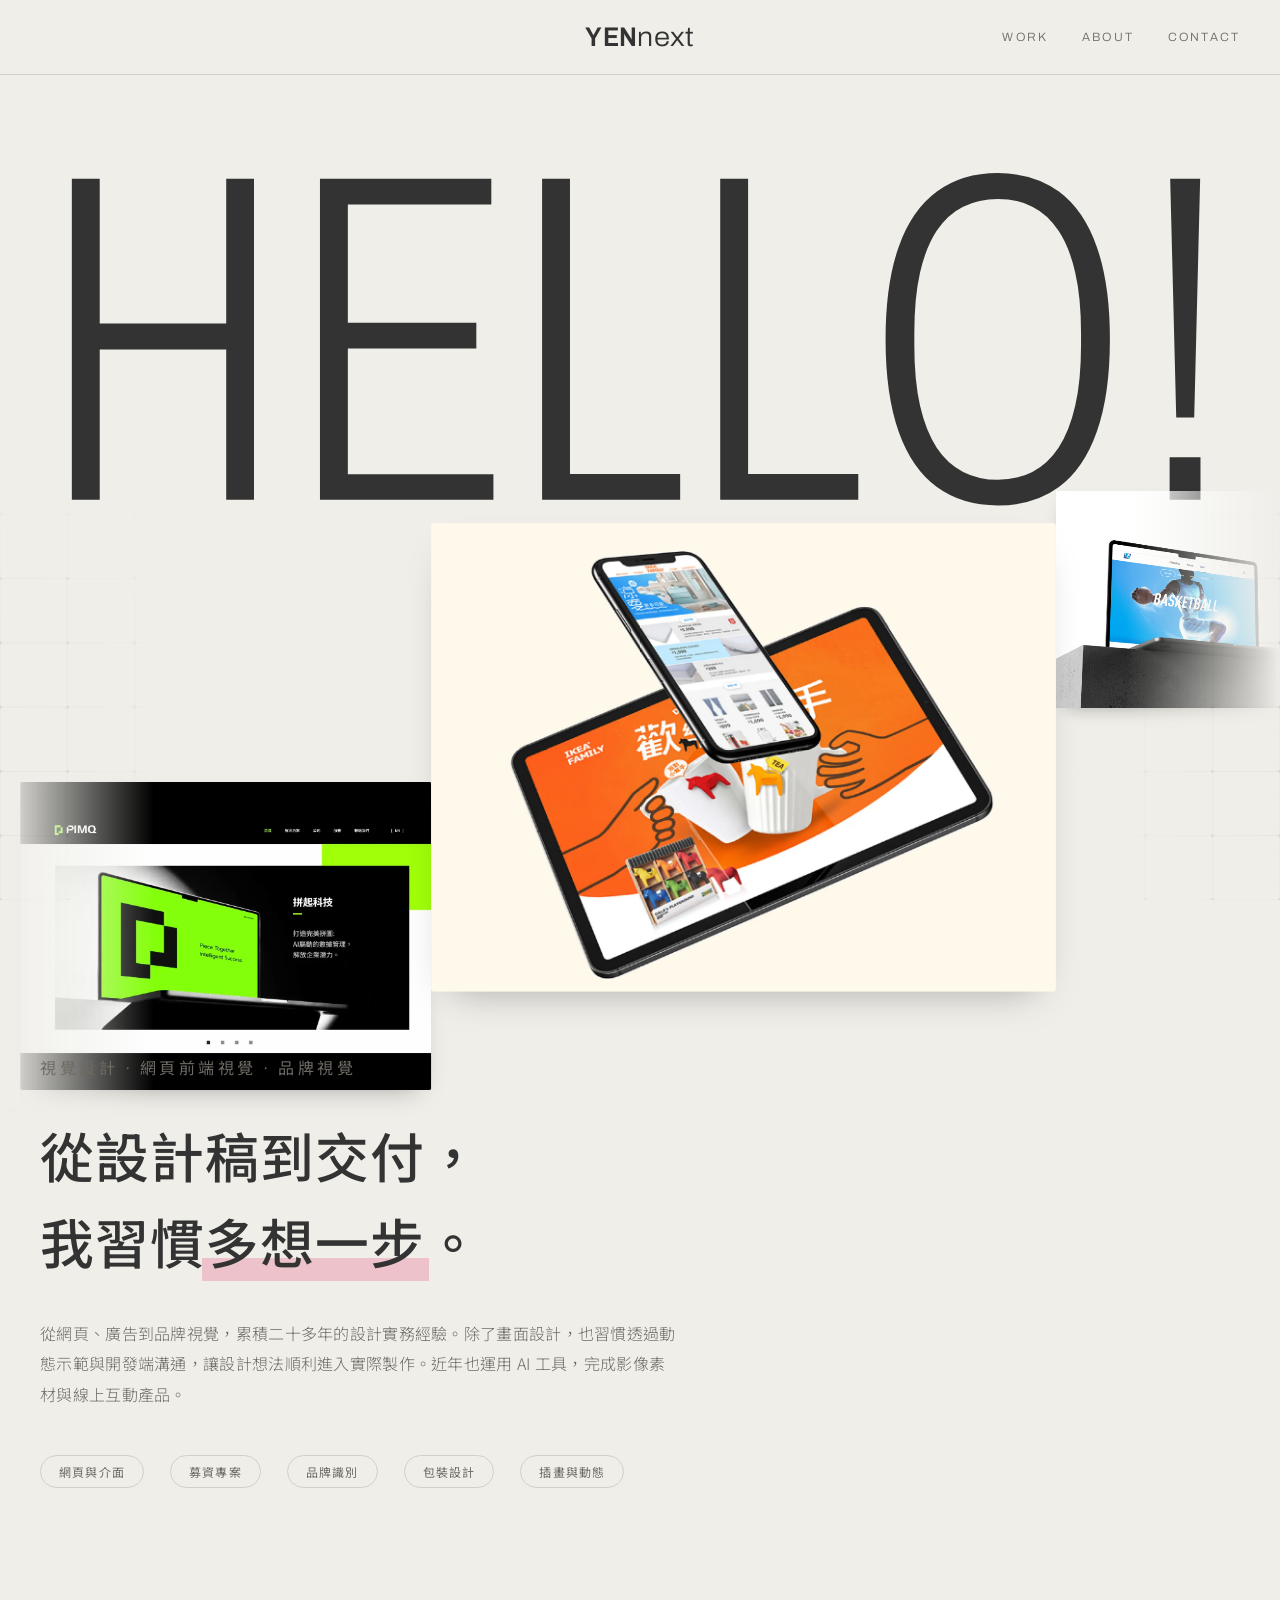
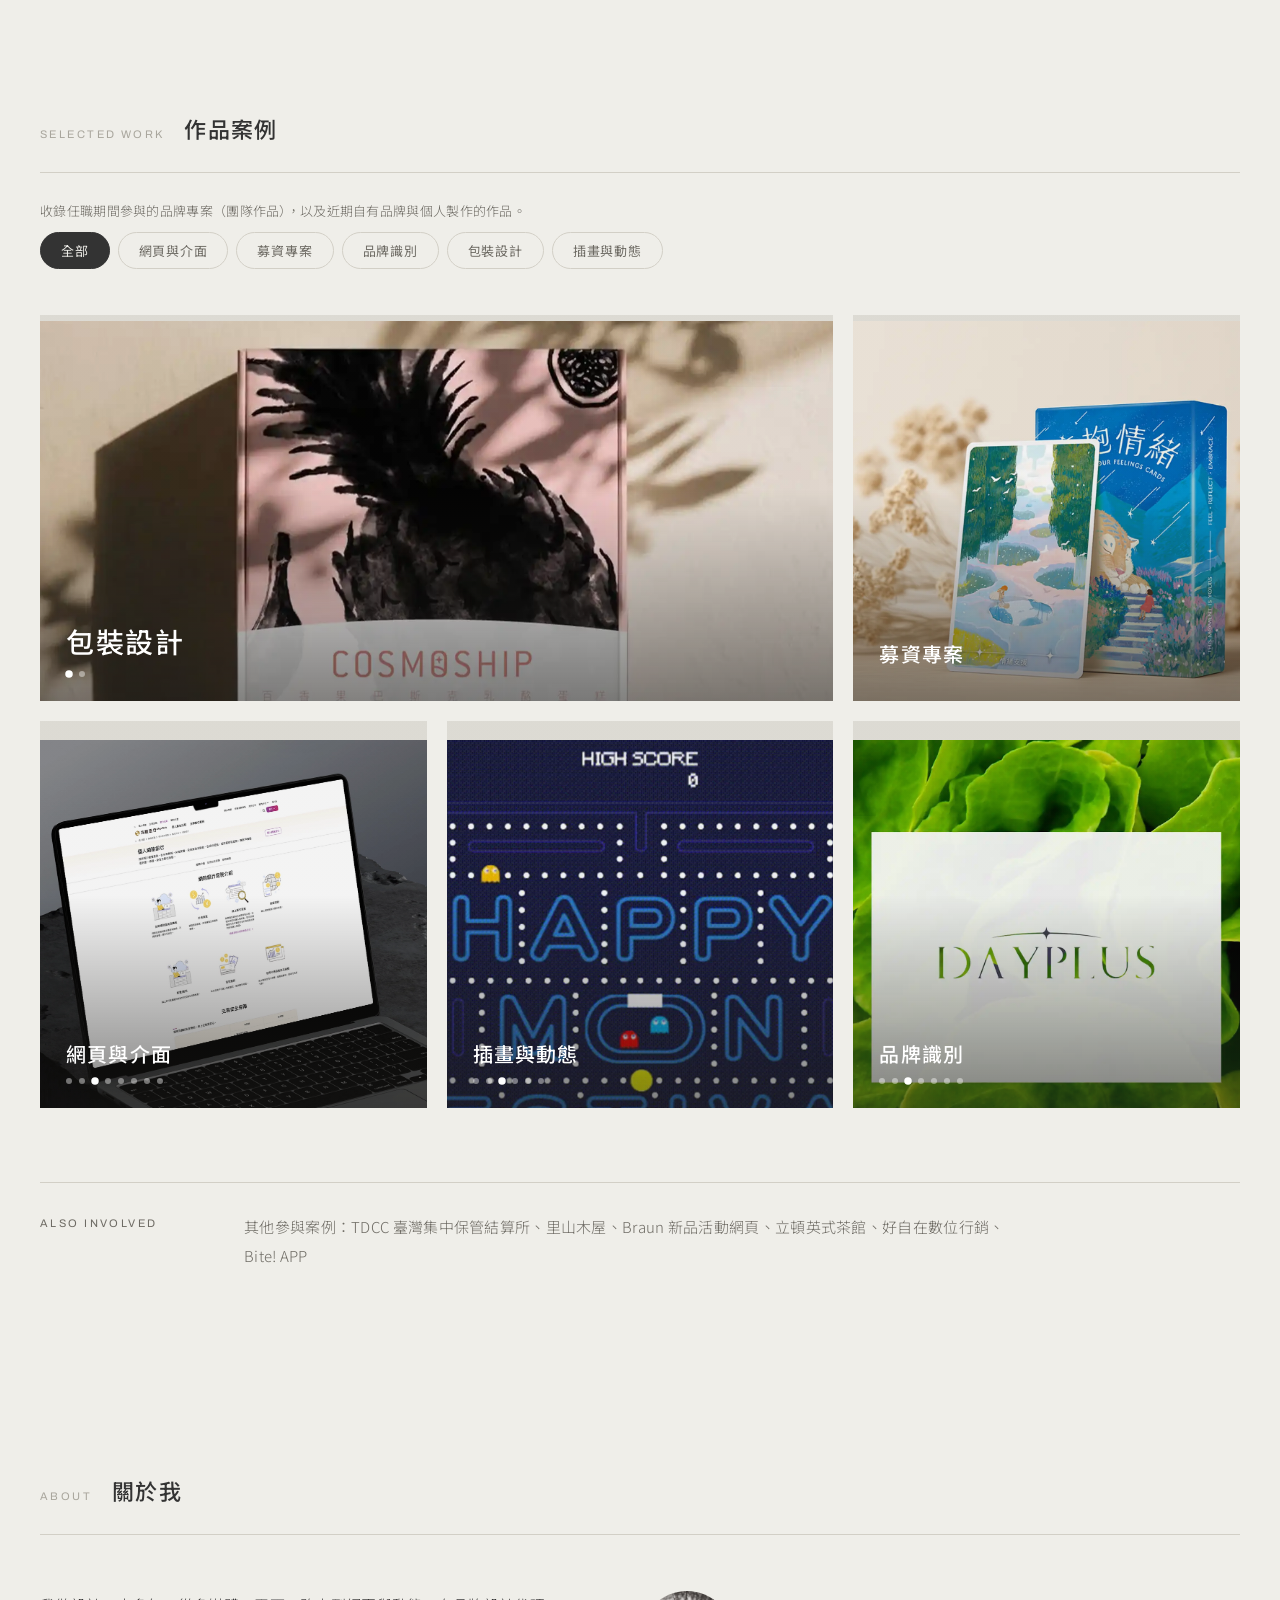
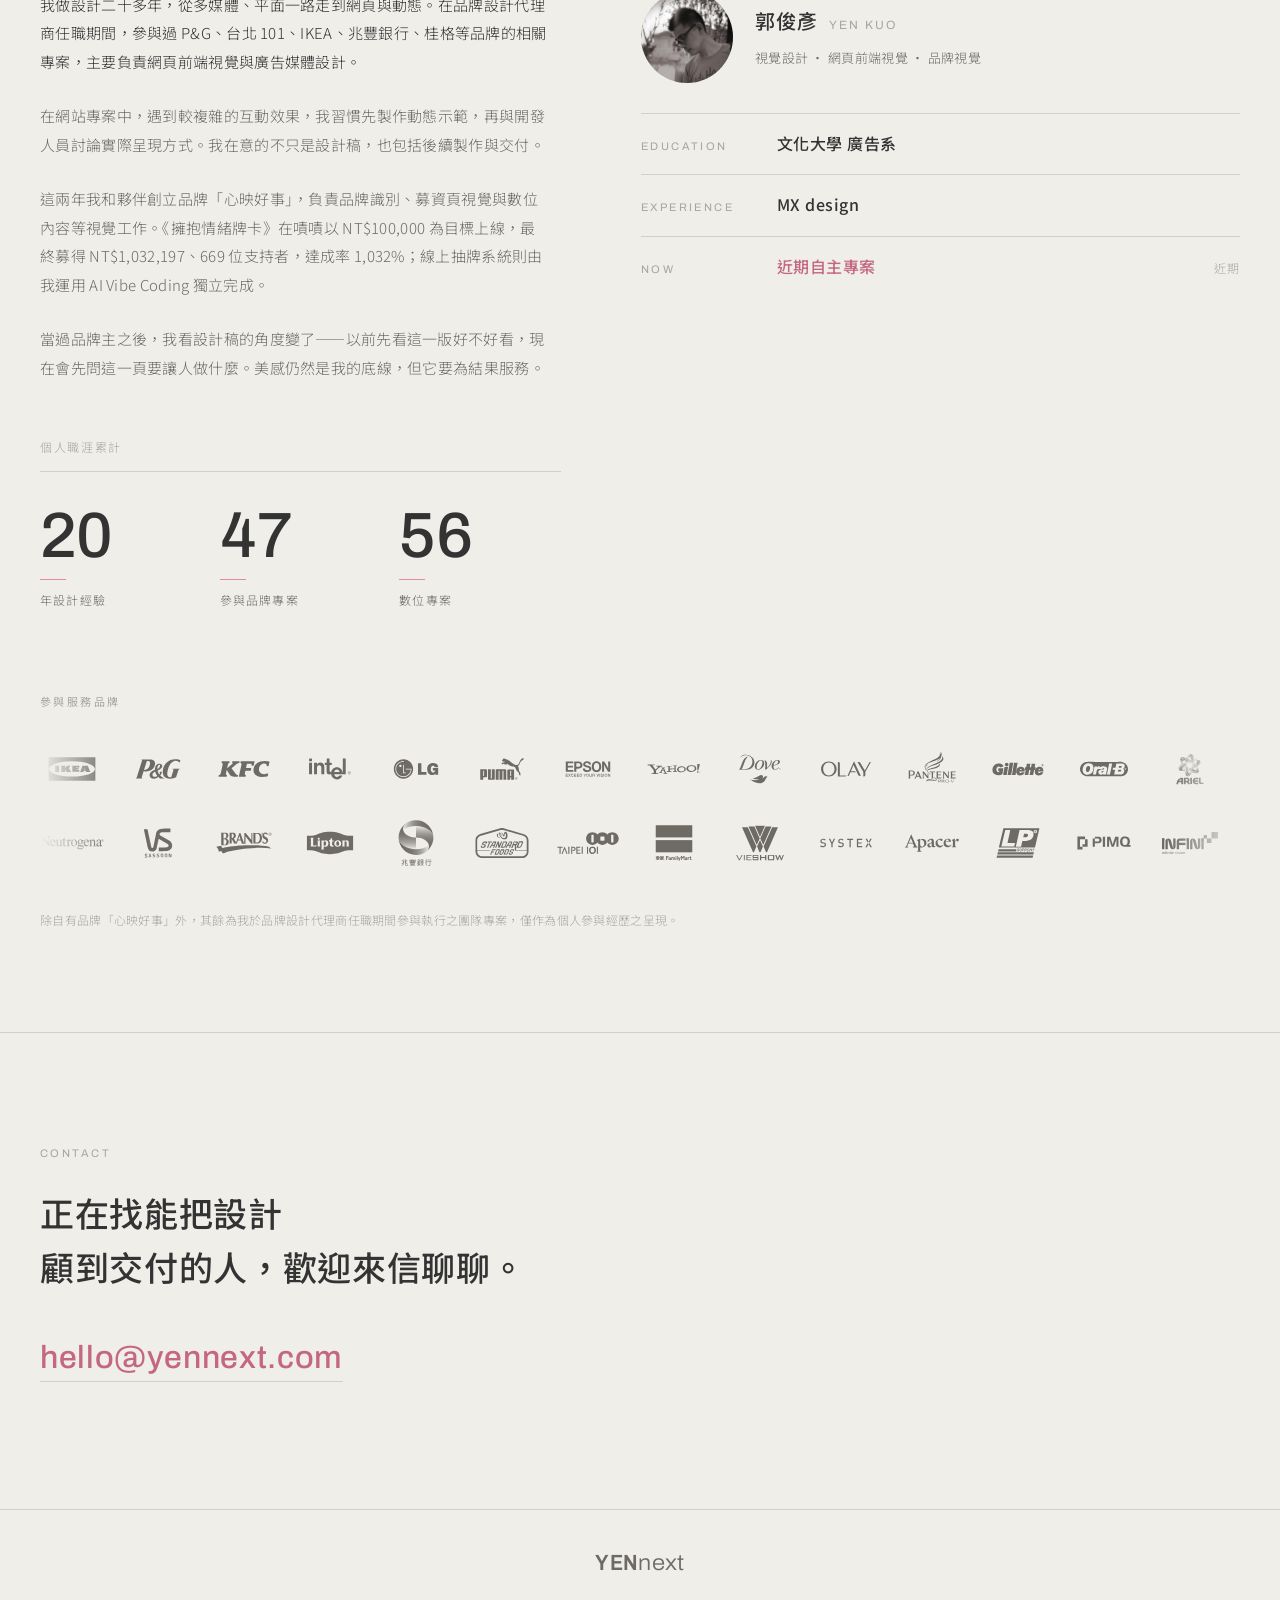
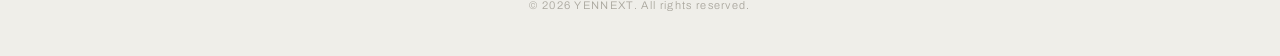
==== commit 05b3c5bc: "Replace placeholder og_image with real preview; use absolute og:image URL and add og/twitter tags Co" ====
--- a/index.html
+++ b/index.html
@@ -4,10 +4,16 @@
 <meta charset="UTF-8">
 <meta name="viewport" content="width=device-width, initial-scale=1">
 <title>YEN作品集</title>
-<meta name="description" content="郭俊彥 YEN KUO｜二十多年設計經驗，做網頁前端視覺、廣告媒體與品牌視覺。從設計稿到交付，習慣多想一步。">
+<meta name="description" content="郭俊彥 YEN KUO｜二十多年設計經驗，做網頁視覺、廣告媒體與品牌視覺。從設計稿到交付，習慣多想一步。">
 <meta property="og:title" content="YEN作品集">
-<meta property="og:description" content="二十多年設計經驗，網頁前端視覺、廣告媒體與品牌視覺。從設計稿到交付，習慣多想一步。">
-<meta property="og:image" content="./images/og_image.jpg">
+<meta property="og:description" content="二十多年設計經驗，網頁視覺、廣告媒體與品牌視覺。從設計稿到交付，習慣多想一步。">
+<meta property="og:type" content="website">
+<meta property="og:url" content="https://yennext.com/">
+<meta property="og:image" content="https://yennext.com/images/og_image.jpg">
+<meta property="og:image:width" content="1200">
+<meta property="og:image:height" content="630">
+<meta name="twitter:card" content="summary_large_image">
+<meta name="twitter:image" content="https://yennext.com/images/og_image.jpg">
 <link rel="icon" href="./images/yennext_mark.svg">
 <link rel="preconnect" href="https://fonts.googleapis.com">
 <link rel="preconnect" href="https://fonts.gstatic.com" crossorigin>
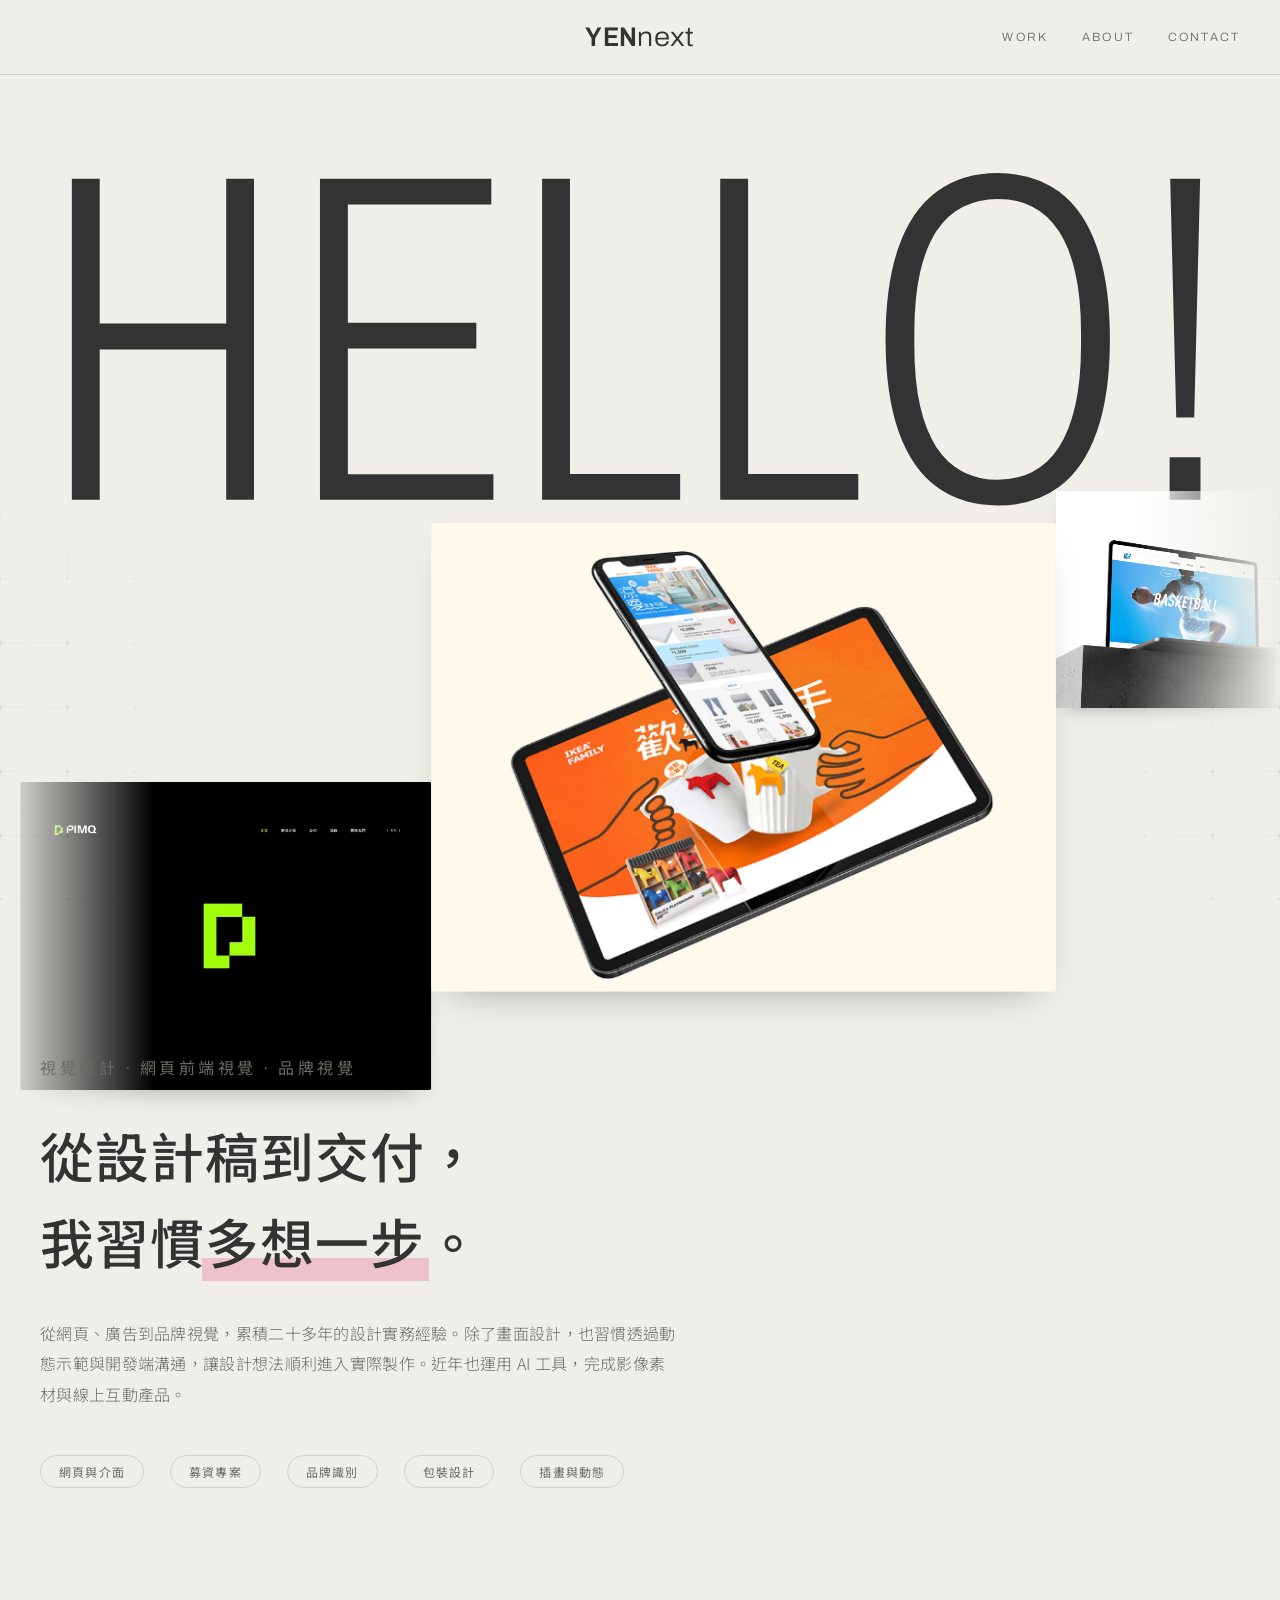
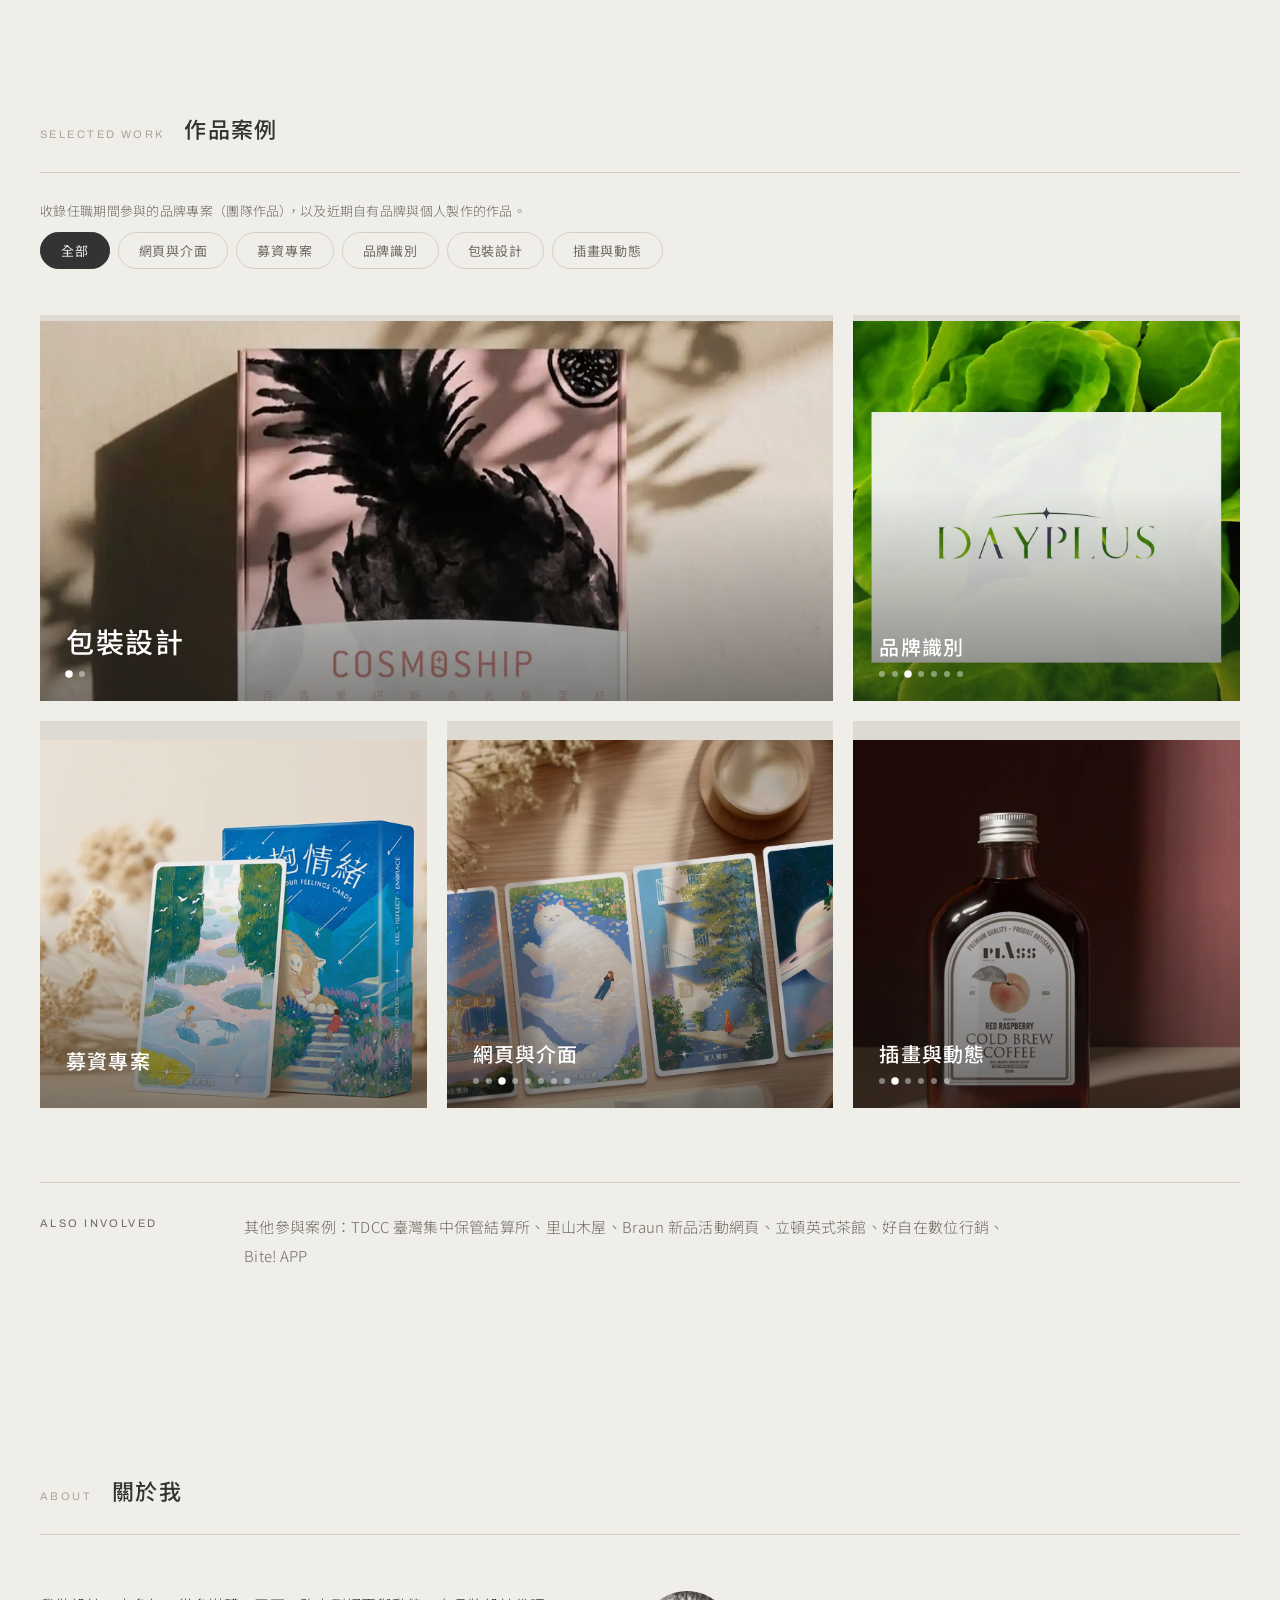
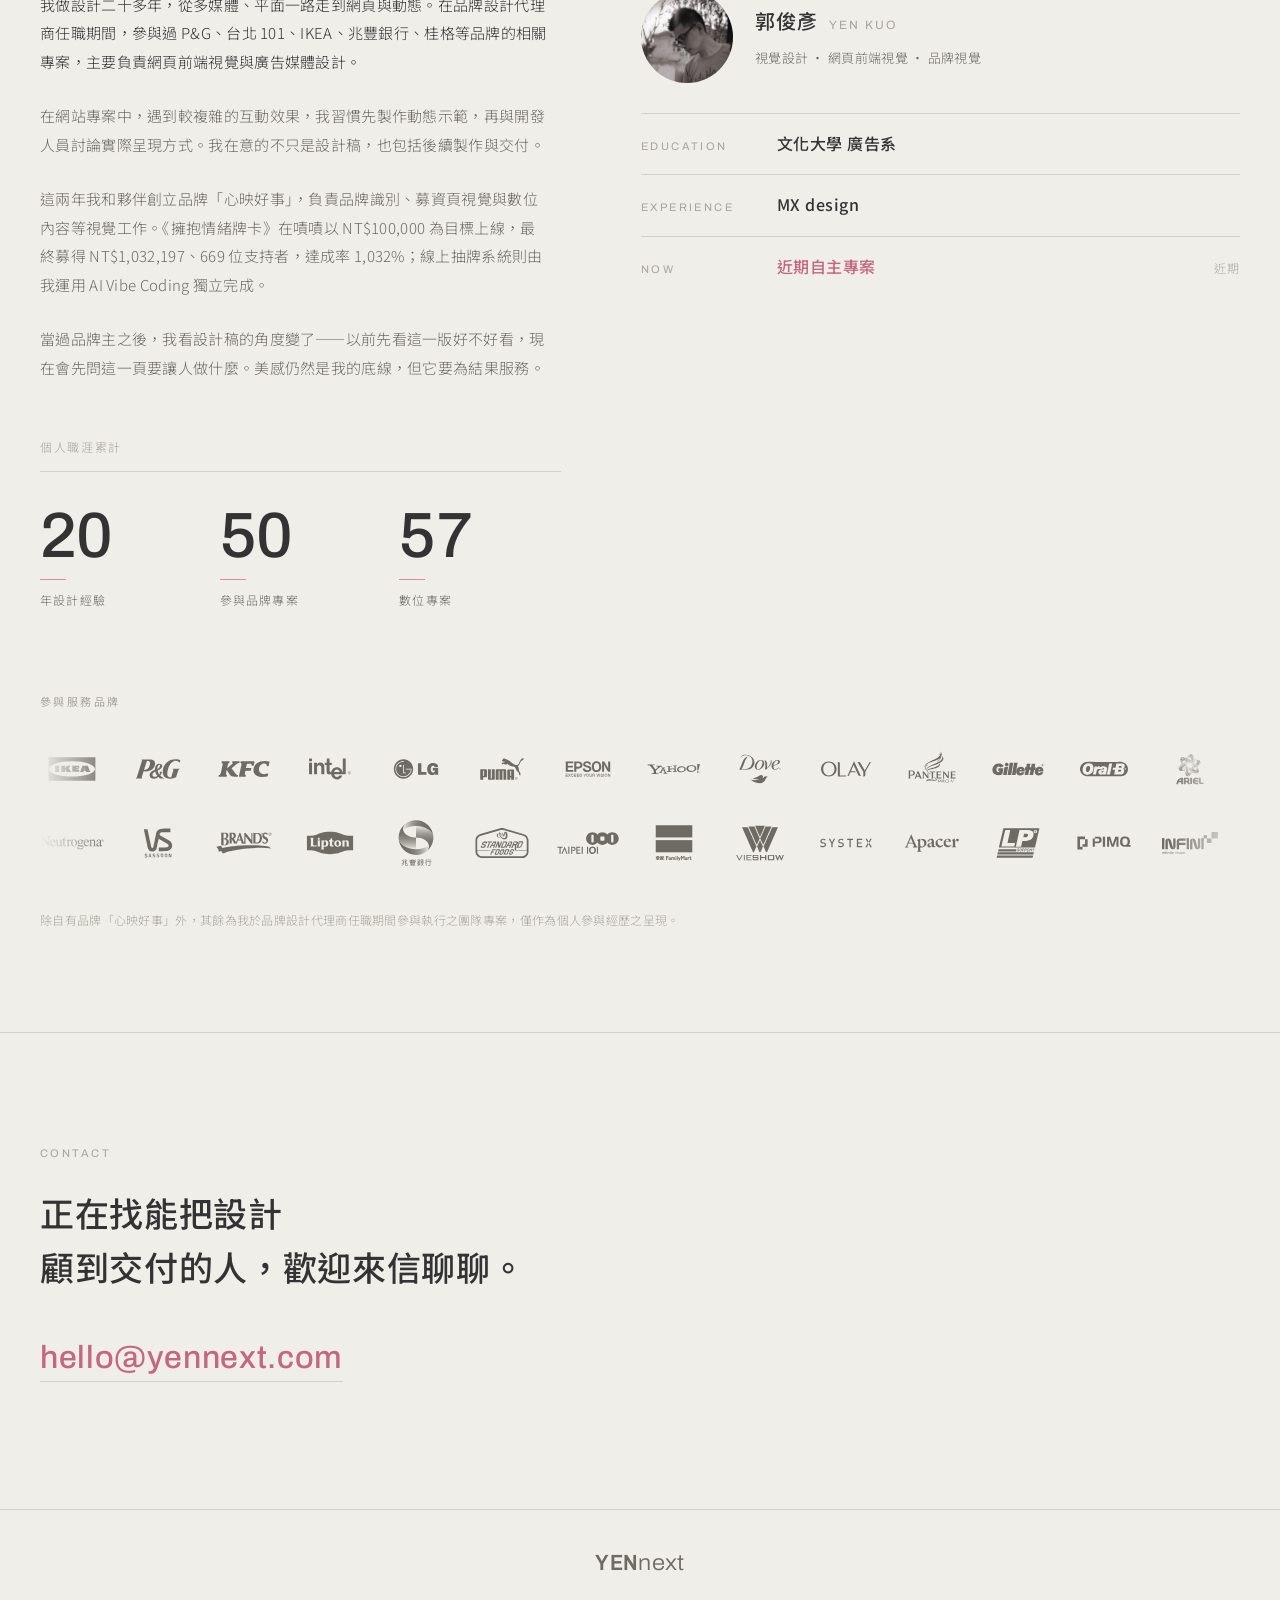
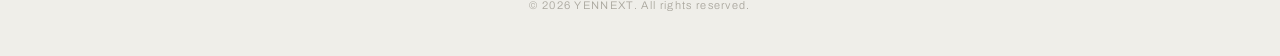
==== commit c44a17c6: "Use new filename for og image to bust link-preview caches Co-Authored-By: Claude Sonnet 5.5 <noreply" ====
--- a/index.html
+++ b/index.html
@@ -9,11 +9,11 @@
 <meta property="og:description" content="二十多年設計經驗，網頁視覺、廣告媒體與品牌視覺。從設計稿到交付，習慣多想一步。">
 <meta property="og:type" content="website">
 <meta property="og:url" content="https://yennext.com/">
-<meta property="og:image" content="https://yennext.com/images/og_image.jpg">
+<meta property="og:image" content="https://yennext.com/images/og_image_2026.jpg">
 <meta property="og:image:width" content="1200">
 <meta property="og:image:height" content="630">
 <meta name="twitter:card" content="summary_large_image">
-<meta name="twitter:image" content="https://yennext.com/images/og_image.jpg">
+<meta name="twitter:image" content="https://yennext.com/images/og_image_2026.jpg">
 <link rel="icon" href="./images/yennext_mark.svg">
 <link rel="preconnect" href="https://fonts.googleapis.com">
 <link rel="preconnect" href="https://fonts.gstatic.com" crossorigin>
